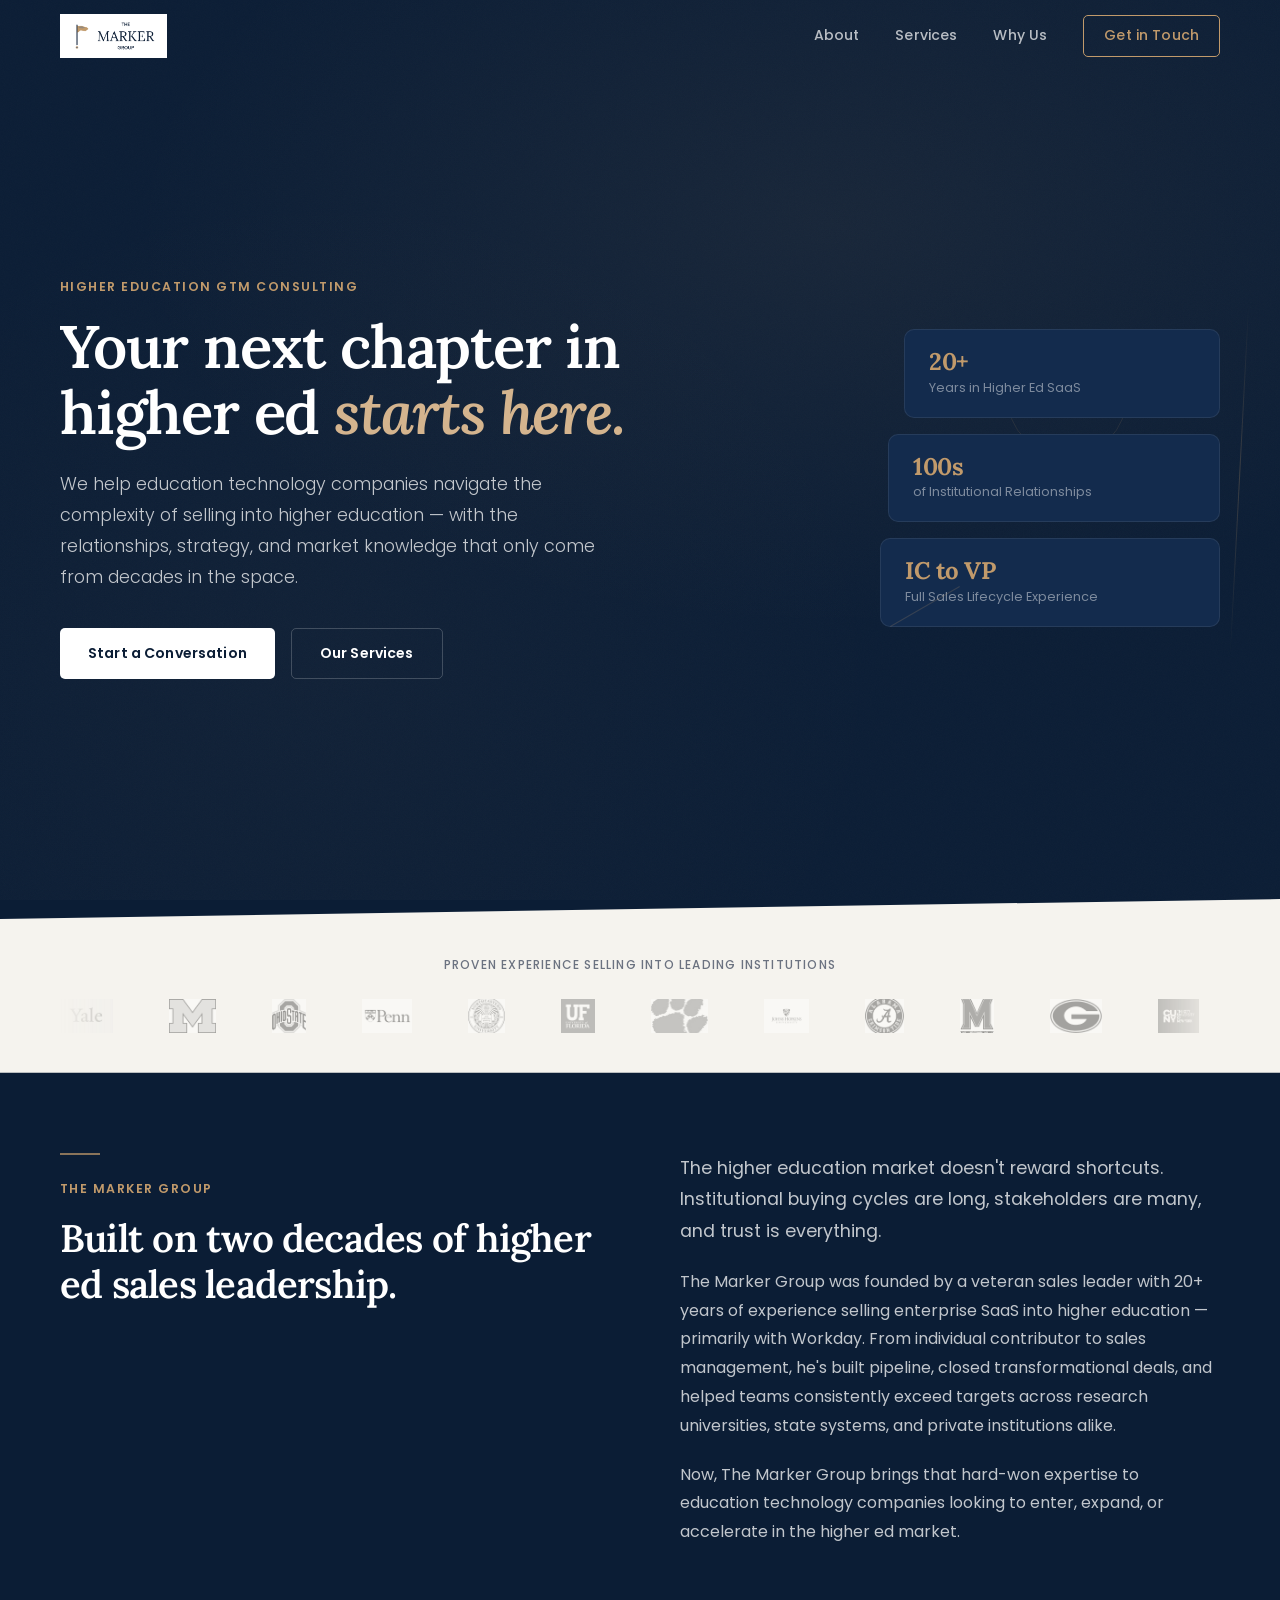
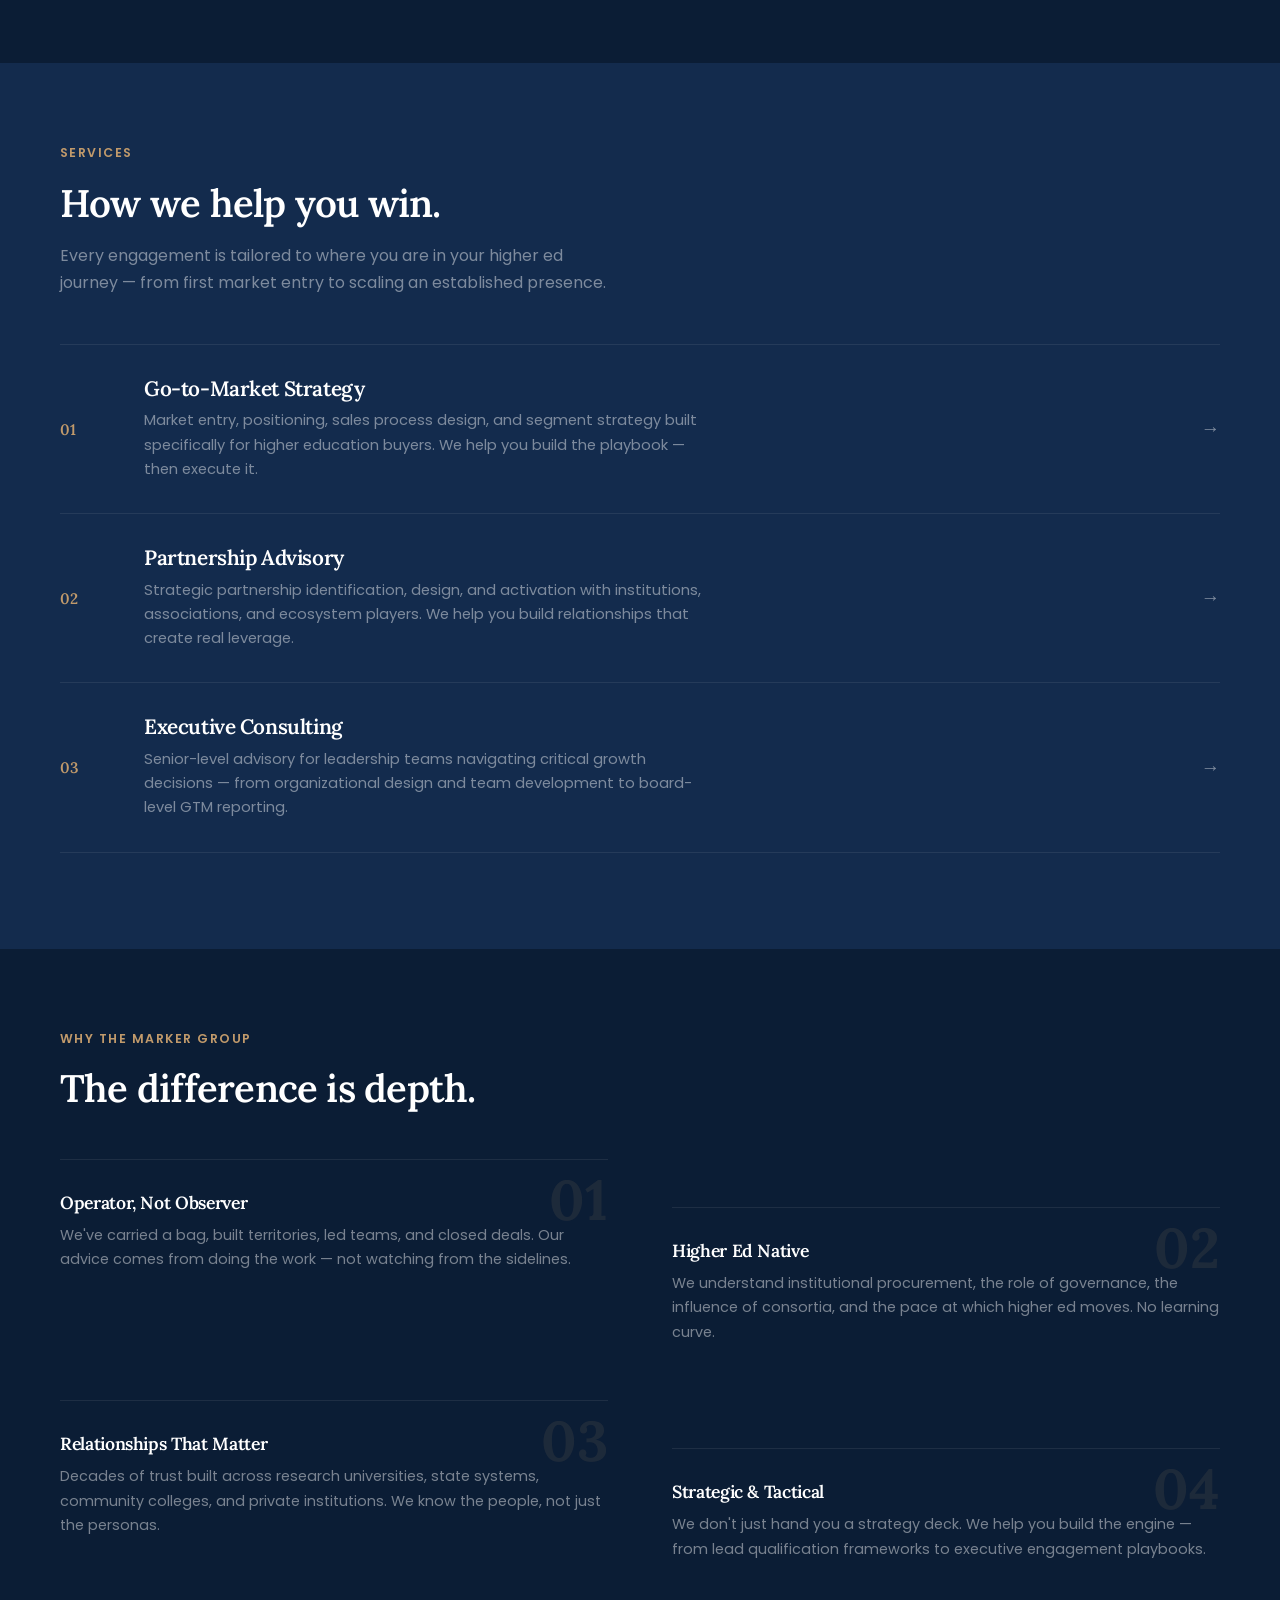
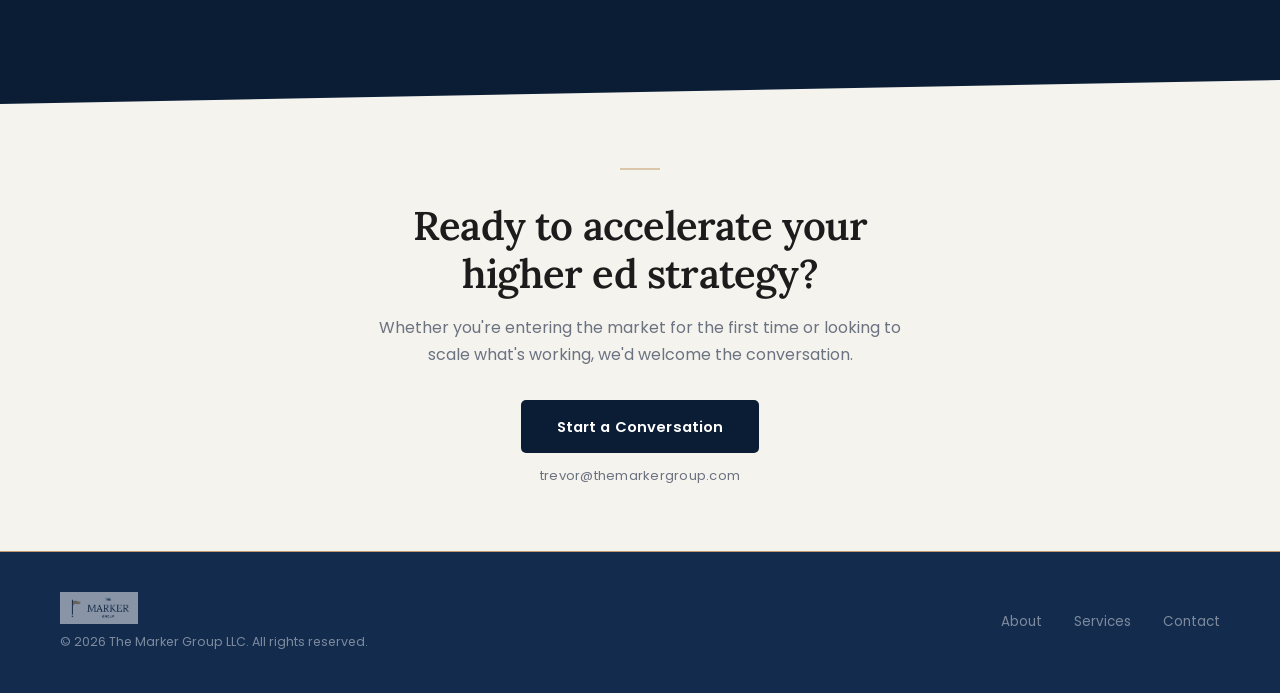
==== index.html @ 60a21c08 "Install Vercel Speed Insights package # Vercel Speed Insights Installation Report  ## Summary Succes" ====
<!DOCTYPE html>
<html lang="en">
<head>
    <meta charset="UTF-8">
    <meta name="viewport" content="width=device-width, initial-scale=1.0">
    <title>The Marker Group — Higher Education GTM Consulting</title>
    <meta name="description" content="The Marker Group helps education technology companies build and execute go-to-market strategies that win in higher education.">
    <link rel="preconnect" href="https://fonts.googleapis.com">
    <link rel="preconnect" href="https://fonts.gstatic.com" crossorigin>
    <link href="https://fonts.googleapis.com/css2?family=Lora:ital,wght@0,400;0,500;0,600;0,700;1,400;1,500&family=Poppins:wght@300;400;500;600;700&display=swap" rel="stylesheet">
    <link rel="icon" type="image/png" href="images/favicon.png">
    <meta property="og:title" content="The Marker Group — Higher Education GTM Consulting">
    <meta property="og:description" content="We help education technology companies build and execute go-to-market strategies that win in higher education.">
    <meta property="og:type" content="website">
    <meta property="og:image" content="images/og-image.png">
    <link rel="stylesheet" href="style.css">
    <script defer src="https://cdn.vercel-insights.com/v1/script.js"></script>
    <!-- Vercel Speed Insights -->
    <script>
        window.si = window.si || function () { (window.siq = window.siq || []).push(arguments); };
    </script>
    <script defer src="/_vercel/speed-insights/script.js"></script>
</head>
<body>

    <!-- Header -->
    <header class="site-header" id="site-header">
        <div class="header-inner">
            <a href="/" class="logo">
                <img src="images/marker-group-logo-light.png" alt="The Marker Group" class="logo-img">
            </a>
            <nav class="nav-desktop">
                <a href="#story">About</a>
                <a href="#services">Services</a>
                <a href="#why">Why Us</a>
                <a href="#contact" class="nav-cta">Get in Touch</a>
            </nav>
            <button class="nav-toggle" aria-label="Toggle navigation" aria-expanded="false">
                <span></span>
                <span></span>
                <span></span>
            </button>
        </div>
        <nav class="nav-mobile">
            <a href="#story">About</a>
            <a href="#services">Services</a>
            <a href="#why">Why Us</a>
            <a href="#contact" class="nav-cta">Get in Touch</a>
        </nav>
    </header>

    <main>

        <!-- Hero -->
        <section class="hero" id="hero">
            <div class="hero-bg"></div>
            <div class="container">
                <div class="hero-layout">
                    <div class="hero-content">
                        <p class="label">Higher Education GTM Consulting</p>
                        <h1>Your next chapter in higher ed <em>starts here.</em></h1>
                        <p class="hero-subtitle">We help education technology companies navigate the complexity of selling into higher education — with the relationships, strategy, and market knowledge that only come from decades in the space.</p>
                        <div class="hero-actions">
                            <a href="#contact" class="btn btn-primary">Start a Conversation</a>
                            <a href="#services" class="btn btn-ghost">Our Services</a>
                        </div>
                    </div>
                    <div class="hero-aside">
                        <div class="hero-accent-line"></div>
                        <div class="hero-stat-card" data-reveal="hero">
                            <span class="stat-number">20+</span>
                            <span class="stat-label">Years in Higher Ed SaaS</span>
                        </div>
                        <div class="hero-stat-card" data-reveal="hero">
                            <span class="stat-number">100s</span>
                            <span class="stat-label">of Institutional Relationships</span>
                        </div>
                        <div class="hero-stat-card" data-reveal="hero">
                            <span class="stat-number">IC to VP</span>
                            <span class="stat-label">Full Sales Lifecycle Experience</span>
                        </div>
                    </div>
                </div>
            </div>
        </section>

        <!-- Trust Bar -->
        <section class="trust-bar">
            <div class="container">
                <p class="trust-label">Proven experience selling into leading institutions</p>
                <div class="trust-logos">
                    <div class="trust-track">
                        <img src="images/logos/yale.png" alt="Yale University">
                        <img src="images/logos/michigan.png" alt="University of Michigan">
                        <img src="images/logos/ohiostate.png" alt="Ohio State University">
                        <img src="images/logos/penn.png" alt="University of Pennsylvania">
                        <img src="images/logos/northeastern.png" alt="Northeastern University">
                        <img src="images/logos/uf.png" alt="University of Florida">
                        <img src="images/logos/clemson.jpeg" alt="Clemson University">
                        <img src="images/logos/jh.png" alt="Johns Hopkins University">
                        <img src="images/logos/alabama.png" alt="University of Alabama">
                        <img src="images/logos/maryland.png" alt="University of Maryland">
                        <img src="images/logos/uga.png" alt="University of Georgia">
                        <img src="images/logos/cuny.png" alt="CUNY">
                        <img src="images/logos/arkansas.jpeg" alt="University of Arkansas">
                        <img src="images/logos/olemiss.jpeg" alt="Ole Miss">
                        <!-- Duplicate for seamless loop -->
                        <img src="images/logos/yale.png" alt="Yale University">
                        <img src="images/logos/michigan.png" alt="University of Michigan">
                        <img src="images/logos/ohiostate.png" alt="Ohio State University">
                        <img src="images/logos/penn.png" alt="University of Pennsylvania">
                        <img src="images/logos/northeastern.png" alt="Northeastern University">
                        <img src="images/logos/uf.png" alt="University of Florida">
                        <img src="images/logos/clemson.jpeg" alt="Clemson University">
                        <img src="images/logos/jh.png" alt="Johns Hopkins University">
                        <img src="images/logos/alabama.png" alt="University of Alabama">
                        <img src="images/logos/maryland.png" alt="University of Maryland">
                    </div>
                </div>
            </div>
        </section>

        <!-- Story -->
        <section class="story-section" id="story">
            <div class="container">
                <div class="story-layout">
                    <div class="story-left" data-reveal>
                        <div class="copper-rule"></div>
                        <p class="label">The Marker Group</p>
                        <h2>Built on two decades of higher ed sales leadership.</h2>
                    </div>
                    <div class="story-right" data-reveal>
                        <p class="story-lead">The higher education market doesn't reward shortcuts. Institutional buying cycles are long, stakeholders are many, and trust is everything.</p>
                        <p>The Marker Group was founded by a veteran sales leader with 20+ years of experience selling enterprise SaaS into higher education — primarily with Workday. From individual contributor to sales management, he's built pipeline, closed transformational deals, and helped teams consistently exceed targets across research universities, state systems, and private institutions alike.</p>
                        <p>Now, The Marker Group brings that hard-won expertise to education technology companies looking to enter, expand, or accelerate in the higher ed market.</p>
                    </div>
                </div>
            </div>
        </section>

        <!-- Services -->
        <section class="services-section" id="services">
            <div class="container">
                <div class="services-header" data-reveal>
                    <p class="label">Services</p>
                    <h2>How we help you win.</h2>
                    <p class="services-intro">Every engagement is tailored to where you are in your higher ed journey — from first market entry to scaling an established presence.</p>
                </div>

                <div class="services-list">
                    <div class="service-item" data-reveal>
                        <div class="service-number">01</div>
                        <div class="service-body">
                            <h3>Go-to-Market Strategy</h3>
                            <p>Market entry, positioning, sales process design, and segment strategy built specifically for higher education buyers. We help you build the playbook — then execute it.</p>
                        </div>
                        <span class="service-arrow">&rarr;</span>
                    </div>

                    <div class="service-item" data-reveal>
                        <div class="service-number">02</div>
                        <div class="service-body">
                            <h3>Partnership Advisory</h3>
                            <p>Strategic partnership identification, design, and activation with institutions, associations, and ecosystem players. We help you build relationships that create real leverage.</p>
                        </div>
                        <span class="service-arrow">&rarr;</span>
                    </div>

                    <div class="service-item" data-reveal>
                        <div class="service-number">03</div>
                        <div class="service-body">
                            <h3>Executive Consulting</h3>
                            <p>Senior-level advisory for leadership teams navigating critical growth decisions — from organizational design and team development to board-level GTM reporting.</p>
                        </div>
                        <span class="service-arrow">&rarr;</span>
                    </div>
                </div>
            </div>
        </section>

        <!-- Why -->
        <section class="why-section" id="why">
            <div class="container">
                <div class="why-header" data-reveal>
                    <p class="label">Why The Marker Group</p>
                    <h2>The difference is depth.</h2>
                </div>
                <div class="why-grid">
                    <div class="why-item why-item--lead" data-reveal>
                        <span class="why-number">01</span>
                        <h3>Operator, Not Observer</h3>
                        <p>We've carried a bag, built territories, led teams, and closed deals. Our advice comes from doing the work — not watching from the sidelines.</p>
                    </div>
                    <div class="why-item" data-reveal>
                        <span class="why-number">02</span>
                        <h3>Higher Ed Native</h3>
                        <p>We understand institutional procurement, the role of governance, the influence of consortia, and the pace at which higher ed moves. No learning curve.</p>
                    </div>
                    <div class="why-item" data-reveal>
                        <span class="why-number">03</span>
                        <h3>Relationships That Matter</h3>
                        <p>Decades of trust built across research universities, state systems, community colleges, and private institutions. We know the people, not just the personas.</p>
                    </div>
                    <div class="why-item" data-reveal>
                        <span class="why-number">04</span>
                        <h3>Strategic & Tactical</h3>
                        <p>We don't just hand you a strategy deck. We help you build the engine — from lead qualification frameworks to executive engagement playbooks.</p>
                    </div>
                </div>
            </div>
        </section>

        <!-- CTA -->
        <section class="cta-section" id="contact">
            <div class="container">
                <div class="cta-content" data-reveal>
                    <h2>Ready to accelerate your higher ed strategy?</h2>
                    <p>Whether you're entering the market for the first time or looking to scale what's working, we'd welcome the conversation.</p>
                    <a href="mailto:trevor@themarkergroup.com" class="btn btn-dark">Start a Conversation</a>
                    <span class="cta-email">trevor@themarkergroup.com</span>
                </div>
            </div>
        </section>

    </main>

    <!-- Footer -->
    <footer class="site-footer">
        <div class="container">
            <div class="footer-inner">
                <div class="footer-brand">
                    <img src="images/marker-group-logo-light.png" alt="The Marker Group" class="footer-logo">
                    <p>&copy; 2026 The Marker Group LLC. All rights reserved.</p>
                </div>
                <div class="footer-links">
                    <a href="#story">About</a>
                    <a href="#services">Services</a>
                    <a href="#contact">Contact</a>
                </div>
            </div>
        </div>
    </footer>

    <script src="main.js" defer></script>
</body>
</html>
---- style.css ----
/* ============================================
   THE MARKER GROUP — Dark-First Redesign
   ============================================ */

/* --- Reset & Base --- */
*, *::before, *::after {
    box-sizing: border-box;
    margin: 0;
    padding: 0;
}

:root {
    --navy: #0B1D35;
    --navy-mid: #132B4D;
    --navy-light: #1A3A5C;
    --white: #FFFFFF;
    --off-white: #F5F3EE;
    --warm-gray: #F2F0EB;
    --copper: #C19A6B;
    --copper-light: #D4B48E;
    --copper-dark: #A67C52;
    --text-dark: #1C1C1C;
    --text-body: #3D3D3D;
    --text-muted: #6B7280;
    --text-on-dark: rgba(255, 255, 255, 0.75);
    --text-on-dark-muted: rgba(255, 255, 255, 0.45);
    --border-light: rgba(0, 0, 0, 0.08);
    --border-dark: rgba(255, 255, 255, 0.08);
    --max-width: 1160px;
    --header-height: 72px;
}

html {
    scroll-behavior: smooth;
    -webkit-font-smoothing: antialiased;
    -moz-osx-font-smoothing: grayscale;
}

body {
    font-family: 'Poppins', -apple-system, BlinkMacSystemFont, sans-serif;
    font-size: 1rem;
    line-height: 1.65;
    color: var(--text-on-dark);
    background: var(--navy);
}

h1, h2, h3, h4, h5, h6 {
    font-family: 'Lora', Georgia, serif;
    color: var(--white);
    line-height: 1.2;
    font-weight: 600;
    letter-spacing: -0.02em;
}

img {
    max-width: 100%;
    display: block;
}

a {
    color: inherit;
    text-decoration: none;
}

ul { list-style: none; }

/* --- Layout --- */
.container {
    width: min(100% - 3rem, var(--max-width));
    margin: 0 auto;
}


/* ============================================
   HEADER
   ============================================ */
.site-header {
    position: fixed;
    top: 0;
    left: 0;
    right: 0;
    z-index: 1000;
    transition: background 0.4s ease, box-shadow 0.4s ease, backdrop-filter 0.4s ease;
}

.site-header.is-scrolled {
    background: rgba(19, 43, 77, 0.92);
    backdrop-filter: blur(16px);
    -webkit-backdrop-filter: blur(16px);
    box-shadow: 0 1px 0 var(--border-dark);
}

.header-inner {
    display: flex;
    align-items: center;
    justify-content: space-between;
    padding: 0 clamp(1.5rem, 4vw, 3rem);
    height: var(--header-height);
    max-width: calc(var(--max-width) + 6rem);
    margin: 0 auto;
}

.logo-img {
    height: 44px;
    width: auto;
    transition: opacity 0.2s ease;
}

@media (max-width: 900px) {
    .logo-img {
        height: 36px;
    }
}

.logo:hover .logo-img { opacity: 0.8; }

/* Nav */
.nav-desktop {
    display: flex;
    align-items: center;
    gap: 2.25rem;
}

.nav-desktop a {
    font-size: 0.88rem;
    font-weight: 500;
    color: rgba(255, 255, 255, 0.7);
    letter-spacing: 0.01em;
    transition: color 0.25s ease;
}

.nav-desktop a:not(.nav-cta):hover {
    color: var(--white);
}

.nav-cta {
    color: var(--copper) !important;
    border: 1px solid var(--copper);
    padding: 0.5rem 1.25rem;
    border-radius: 5px;
    font-weight: 600;
    font-size: 0.84rem;
    letter-spacing: 0.02em;
    transition: background 0.25s ease, color 0.25s ease, transform 0.25s ease;
}

.nav-cta:hover {
    background: var(--copper);
    color: var(--white) !important;
    transform: translateY(-1px);
}

/* Mobile nav toggle */
.nav-toggle {
    display: none;
    flex-direction: column;
    justify-content: center;
    gap: 5px;
    background: none;
    border: none;
    cursor: pointer;
    padding: 8px;
    z-index: 10;
}

.nav-toggle span {
    display: block;
    width: 22px;
    height: 2px;
    background: var(--white);
    transition: transform 0.3s ease, opacity 0.3s ease;
    border-radius: 2px;
}

.nav-toggle[aria-expanded="true"] span:nth-child(1) {
    transform: translateY(7px) rotate(45deg);
}
.nav-toggle[aria-expanded="true"] span:nth-child(2) {
    opacity: 0;
}
.nav-toggle[aria-expanded="true"] span:nth-child(3) {
    transform: translateY(-7px) rotate(-45deg);
}

.nav-mobile {
    display: none;
    flex-direction: column;
    padding: 0 1.5rem 1.5rem;
    background: var(--navy-mid);
    border-top: 1px solid var(--border-dark);
}

.nav-mobile a {
    padding: 0.85rem 0;
    font-size: 1rem;
    font-weight: 500;
    color: rgba(255, 255, 255, 0.8);
    border-bottom: 1px solid var(--border-dark);
}

.nav-mobile a:last-child {
    border-bottom: none;
    margin-top: 0.5rem;
}

.nav-mobile .nav-cta {
    text-align: center;
    display: block;
}

.nav-mobile.is-open {
    display: flex;
}


/* ============================================
   LABELS (reusable)
   ============================================ */
.label {
    font-size: 0.78rem;
    font-weight: 600;
    letter-spacing: 0.12em;
    text-transform: uppercase;
    color: var(--copper);
    margin-bottom: 1rem;
}


/* ============================================
   HERO
   ============================================ */
.hero {
    position: relative;
    min-height: 100vh;
    display: flex;
    align-items: center;
    padding: calc(var(--header-height) + 4rem) 0 5rem;
    background: var(--navy);
    overflow: hidden;
}

.hero-bg {
    position: absolute;
    inset: 0;
    background:
        radial-gradient(ellipse 55% 45% at 65% 25%, rgba(193, 154, 107, 0.07), transparent),
        radial-gradient(ellipse 45% 55% at 25% 75%, rgba(193, 154, 107, 0.03), transparent);
    pointer-events: none;
}

/* Subtle noise */
.hero::after {
    content: '';
    position: absolute;
    inset: 0;
    opacity: 0.025;
    background-image: url("data:image/svg+xml,%3Csvg viewBox='0 0 256 256' xmlns='http://www.w3.org/2000/svg'%3E%3Cfilter id='n'%3E%3CfeTurbulence type='fractalNoise' baseFrequency='0.9' numOctaves='4' stitchTiles='stitch'/%3E%3C/filter%3E%3Crect width='100%25' height='100%25' filter='url(%23n)'/%3E%3C/svg%3E");
    background-size: 200px 200px;
    pointer-events: none;
}

/* Decorative geometric elements */
.hero-layout::before {
    content: '';
    position: absolute;
    top: 15%;
    right: 8%;
    width: 120px;
    height: 120px;
    border: 1px solid rgba(193, 154, 107, 0.12);
    border-radius: 50%;
    pointer-events: none;
}

.hero-layout::after {
    content: '';
    position: absolute;
    bottom: 18%;
    right: 22%;
    width: 80px;
    height: 1px;
    background: var(--copper);
    opacity: 0.2;
    transform: rotate(-30deg);
    pointer-events: none;
}

.hero .container {
    position: relative;
    z-index: 2;
}

.hero-layout {
    display: grid;
    grid-template-columns: 1fr 340px;
    gap: 4rem;
    align-items: center;
}

.hero-content {
    max-width: 640px;
}

.hero h1 {
    font-size: clamp(2.5rem, 5vw, 3.75rem);
    line-height: 1.1;
    color: var(--white);
    font-weight: 600;
    margin-bottom: 1.5rem;
}

.hero h1 em {
    font-style: italic;
    color: var(--copper-light);
}

.hero-subtitle {
    font-size: clamp(1rem, 1.4vw, 1.1rem);
    color: var(--text-on-dark);
    line-height: 1.75;
    font-weight: 300;
    margin-bottom: 2.25rem;
    max-width: 540px;
}

.hero-actions {
    display: flex;
    gap: 1rem;
    flex-wrap: wrap;
}

/* Hero aside — staggered stat cards */
.hero-aside {
    position: relative;
    display: flex;
    flex-direction: column;
    gap: 1rem;
}

.hero-accent-line {
    position: absolute;
    top: -30px;
    right: -20px;
    width: 1px;
    height: calc(100% + 60px);
    background: linear-gradient(to bottom, transparent, var(--copper), transparent);
    opacity: 0.25;
    transform: rotate(3deg);
    pointer-events: none;
}

.hero-stat-card {
    background: var(--navy-mid);
    border: 1px solid var(--border-dark);
    border-radius: 10px;
    padding: 1.25rem 1.5rem;
    opacity: 0;
    transform: translateY(20px);
    transition: opacity 0.6s ease, transform 0.6s ease, border-color 0.3s ease;
}

.hero-stat-card:nth-child(2) { margin-left: 1.5rem; }
.hero-stat-card:nth-child(3) { margin-left: 0.5rem; }

.hero-stat-card.is-visible {
    opacity: 1;
    transform: translateY(0);
}

.hero-stat-card:hover {
    border-color: rgba(193, 154, 107, 0.3);
}

.stat-number {
    display: block;
    font-family: 'Lora', serif;
    font-size: 1.5rem;
    font-weight: 700;
    color: var(--copper);
    letter-spacing: -0.02em;
    line-height: 1;
    margin-bottom: 0.3rem;
}

.stat-label {
    display: block;
    font-size: 0.8rem;
    color: var(--text-on-dark-muted);
    font-weight: 400;
    line-height: 1.4;
}


/* ============================================
   BUTTONS
   ============================================ */
.btn {
    display: inline-flex;
    align-items: center;
    justify-content: center;
    padding: 0.8rem 1.75rem;
    border-radius: 5px;
    font-family: 'Poppins', sans-serif;
    font-weight: 600;
    font-size: 0.88rem;
    letter-spacing: 0.01em;
    transition: all 0.25s ease;
    border: none;
    cursor: pointer;
}

.btn-primary {
    background: var(--white);
    color: var(--navy);
}

.btn-primary:hover {
    background: var(--off-white);
    transform: translateY(-1px);
    box-shadow: 0 6px 24px rgba(0, 0, 0, 0.2);
}

.btn-ghost {
    background: transparent;
    color: var(--white);
    border: 1px solid rgba(255, 255, 255, 0.2);
}

.btn-ghost:hover {
    border-color: rgba(255, 255, 255, 0.45);
    background: rgba(255, 255, 255, 0.04);
}

.btn-dark {
    background: var(--navy);
    color: var(--white);
    padding: 0.9rem 2.25rem;
    font-size: 0.92rem;
}

.btn-dark:hover {
    background: var(--navy-mid);
    transform: translateY(-1px);
    box-shadow: 0 6px 24px rgba(0, 0, 0, 0.15);
}


/* ============================================
   TRUST BAR
   ============================================ */
.trust-bar {
    position: relative;
    padding: 3rem 0 2.5rem;
    background: var(--off-white);
    overflow: hidden;
    clip-path: polygon(0 20px, 100% 0, 100% 100%, 0 100%);
    margin-top: -1px;
}

.trust-label {
    text-align: center;
    font-size: 0.75rem;
    font-weight: 500;
    letter-spacing: 0.1em;
    text-transform: uppercase;
    color: var(--text-muted);
    margin-bottom: 1.5rem;
    padding-top: 0.5rem;
}

.trust-logos {
    overflow: hidden;
    mask-image: linear-gradient(to right, transparent 0%, black 8%, black 92%, transparent 100%);
    -webkit-mask-image: linear-gradient(to right, transparent 0%, black 8%, black 92%, transparent 100%);
}

.trust-track {
    display: flex;
    align-items: center;
    gap: 3.5rem;
    animation: scroll-logos 40s linear infinite;
    width: max-content;
}

.trust-track img {
    height: 34px;
    width: auto;
    opacity: 0.4;
    filter: grayscale(100%);
    transition: opacity 0.3s ease, filter 0.3s ease;
    flex-shrink: 0;
}

.trust-track img:hover {
    opacity: 0.75;
    filter: grayscale(0%);
}

@keyframes scroll-logos {
    0% { transform: translateX(0); }
    100% { transform: translateX(-50%); }
}


/* ============================================
   COPPER RULE (motif)
   ============================================ */
.copper-rule {
    width: 40px;
    height: 2px;
    background: var(--copper);
    margin-bottom: 1.5rem;
    opacity: 0.7;
}


/* ============================================
   STORY SECTION
   ============================================ */
.story-section {
    padding: 5rem 0 6rem;
    background: var(--navy);
}

.story-layout {
    display: grid;
    grid-template-columns: 1fr 1fr;
    gap: 5rem;
    align-items: start;
}

.story-left {
    position: sticky;
    top: calc(var(--header-height) + 2rem);
}

.story-left h2 {
    font-size: clamp(1.75rem, 3vw, 2.5rem);
    line-height: 1.2;
}

.story-right[data-reveal] {
    transition-delay: 0.15s;
}

.story-lead {
    font-size: 1.1rem;
    font-weight: 400;
    color: rgba(255, 255, 255, 0.85);
    line-height: 1.75;
    margin-bottom: 1.25rem;
}

.story-right p {
    margin-bottom: 1.25rem;
    color: var(--text-on-dark);
    line-height: 1.8;
}


/* ============================================
   SERVICES SECTION
   ============================================ */
.services-section {
    padding: 5rem 0 6rem;
    background: var(--navy-mid);
}

.services-header {
    max-width: 560px;
    margin-bottom: 3rem;
}

.services-header h2 {
    font-size: clamp(1.75rem, 3vw, 2.5rem);
    margin-bottom: 1rem;
}

.services-intro {
    color: var(--text-on-dark-muted);
    font-size: 1rem;
    line-height: 1.7;
}

.services-list {
    display: flex;
    flex-direction: column;
}

.service-item {
    display: grid;
    grid-template-columns: 56px 1fr 36px;
    gap: 1.75rem;
    align-items: center;
    padding: 2rem 0;
    border-top: 1px solid var(--border-dark);
}

.service-item[data-reveal] {
    transition: opacity 0.6s ease, transform 0.6s ease, padding-left 0.3s ease, border-left 0.3s ease;
}

.service-item:nth-child(2)[data-reveal] { transition-delay: 0.08s; }
.service-item:nth-child(3)[data-reveal] { transition-delay: 0.16s; }

.service-item:last-child {
    border-bottom: 1px solid var(--border-dark);
}

.service-item:hover {
    padding-left: 1rem;
    border-left: 3px solid var(--copper);
}

.service-number {
    font-family: 'Lora', serif;
    font-size: 0.95rem;
    font-weight: 600;
    color: var(--copper);
}

.service-body h3 {
    font-size: 1.3rem;
    margin-bottom: 0.4rem;
    color: var(--white);
    transition: color 0.25s ease;
}

.service-item:hover .service-body h3 {
    color: var(--copper-light);
}

.service-body p {
    color: var(--text-on-dark-muted);
    font-size: 0.92rem;
    line-height: 1.65;
    max-width: 560px;
}

.service-arrow {
    font-size: 1.2rem;
    color: var(--text-on-dark-muted);
    transition: transform 0.25s ease, color 0.25s ease;
    justify-self: end;
}

.service-item:hover .service-arrow {
    transform: translateX(4px);
    color: var(--copper);
}


/* ============================================
   WHY SECTION
   ============================================ */
.why-section {
    padding: 5rem 0 6rem;
    background: var(--navy);
}

.why-header {
    margin-bottom: 3rem;
}

.why-header h2 {
    font-size: clamp(1.75rem, 3vw, 2.5rem);
}

.why-grid {
    display: grid;
    grid-template-columns: 1fr 1fr;
    gap: 2rem 4rem;
}

/* Stagger right column down */
.why-grid > :nth-child(2),
.why-grid > :nth-child(4) {
    margin-top: 3rem;
}

.why-item {
    position: relative;
    padding: 2rem 0 1.5rem;
    border-top: 1px solid var(--border-dark);
}

.why-item:nth-child(2)[data-reveal] { transition-delay: 0.08s; }
.why-item:nth-child(3)[data-reveal] { transition-delay: 0.16s; }
.why-item:nth-child(4)[data-reveal] { transition-delay: 0.24s; }

.why-number {
    position: absolute;
    top: 0.75rem;
    right: 0;
    font-family: 'Lora', serif;
    font-size: 3.5rem;
    font-weight: 700;
    color: var(--copper);
    opacity: 0.1;
    line-height: 1;
    pointer-events: none;
}

.why-item--lead h3 {
    font-size: 1.25rem;
}

.why-item h3 {
    font-size: 1.1rem;
    color: var(--white);
    margin-bottom: 0.6rem;
    font-weight: 600;
}

.why-item p {
    color: var(--text-on-dark-muted);
    font-size: 0.9rem;
    line-height: 1.7;
}


/* ============================================
   CTA SECTION
   ============================================ */
.cta-section {
    position: relative;
    padding: 5rem 0 4rem;
    background: var(--off-white);
    text-align: center;
    clip-path: polygon(0 24px, 100% 0, 100% 100%, 0 100%);
    margin-top: -1px;
}

.cta-content {
    max-width: 560px;
    margin: 0 auto;
    padding-top: 0.5rem;
}

.cta-content::before {
    content: '';
    display: block;
    width: 40px;
    height: 2px;
    background: var(--copper);
    opacity: 0.5;
    margin: 0 auto 2rem;
}

.cta-content h2 {
    font-size: clamp(1.75rem, 3.5vw, 2.5rem);
    color: var(--text-dark);
    margin-bottom: 1rem;
}

.cta-content p {
    color: var(--text-muted);
    font-size: 1rem;
    line-height: 1.7;
    margin-bottom: 2rem;
}

.cta-email {
    display: block;
    margin-top: 0.75rem;
    font-size: 0.82rem;
    color: var(--text-muted);
    letter-spacing: 0.02em;
}


/* ============================================
   FOOTER
   ============================================ */
.site-footer {
    padding: 2.5rem 0;
    background: var(--navy-mid);
    border-top: 1px solid var(--copper);
}

.footer-inner {
    display: flex;
    justify-content: space-between;
    align-items: center;
}

.footer-logo {
    height: 32px;
    width: auto;
    margin-bottom: 0.5rem;
    opacity: 0.5;
}

.footer-brand p {
    font-size: 0.78rem;
    color: var(--text-on-dark-muted);
}

.footer-links {
    display: flex;
    gap: 2rem;
}

.footer-links a {
    font-size: 0.84rem;
    color: var(--text-on-dark-muted);
    transition: color 0.25s ease;
}

.footer-links a:hover {
    color: var(--copper);
}


/* ============================================
   SCROLL REVEAL BASE
   ============================================ */
[data-reveal] {
    opacity: 0;
    transform: translateY(16px);
    transition: opacity 0.65s ease, transform 0.65s ease;
}

[data-reveal].is-visible {
    opacity: 1;
    transform: translateY(0);
}


/* ============================================
   RESPONSIVE
   ============================================ */
@media (max-width: 900px) {
    .nav-desktop { display: none; }
    .nav-toggle { display: flex; }

    .hero {
        padding: calc(var(--header-height) + 2.5rem) 0 3.5rem;
        min-height: auto;
    }

    .hero-layout::before,
    .hero-layout::after {
        display: none;
    }

    .hero-layout {
        grid-template-columns: 1fr;
        gap: 2.5rem;
    }

    .hero h1 {
        font-size: clamp(2rem, 7vw, 2.75rem);
    }

    .hero-aside {
        flex-direction: row;
        flex-wrap: wrap;
        gap: 0.75rem;
    }

    .hero-accent-line { display: none; }

    .hero-stat-card {
        flex: 1;
        min-width: 140px;
    }

    .hero-stat-card:nth-child(2),
    .hero-stat-card:nth-child(3) {
        margin-left: 0;
    }

    .story-layout {
        grid-template-columns: 1fr;
        gap: 2rem;
    }

    .story-left {
        position: static;
    }

    .service-item {
        grid-template-columns: 40px 1fr 28px;
        gap: 1rem;
        padding: 1.5rem 0;
    }

    .service-item:hover {
        padding-left: 0.5rem;
    }

    .why-grid {
        grid-template-columns: 1fr;
        gap: 0;
    }

    .why-grid > :nth-child(2),
    .why-grid > :nth-child(4) {
        margin-top: 0;
    }

    .why-section {
        padding-bottom: 4rem;
    }

    .story-section {
        padding: 4rem 0 4.5rem;
    }

    .services-section {
        padding: 4rem 0 4.5rem;
    }

    .trust-bar {
        clip-path: polygon(0 10px, 100% 0, 100% 100%, 0 100%);
    }

    .cta-section {
        clip-path: polygon(0 12px, 100% 0, 100% 100%, 0 100%);
        padding: 4rem 0 3rem;
    }

    .footer-inner {
        flex-direction: column;
        gap: 1.25rem;
        text-align: center;
    }

    .container {
        width: min(100% - 2rem, var(--max-width));
    }
}

@media (max-width: 480px) {
    .hero-aside {
        flex-direction: column;
    }

    .hero-stat-card {
        min-width: auto;
    }

    .hero-actions {
        flex-direction: column;
    }

    .hero-actions .btn {
        width: 100%;
        text-align: center;
    }

    .why-number {
        font-size: 2.5rem;
    }
}
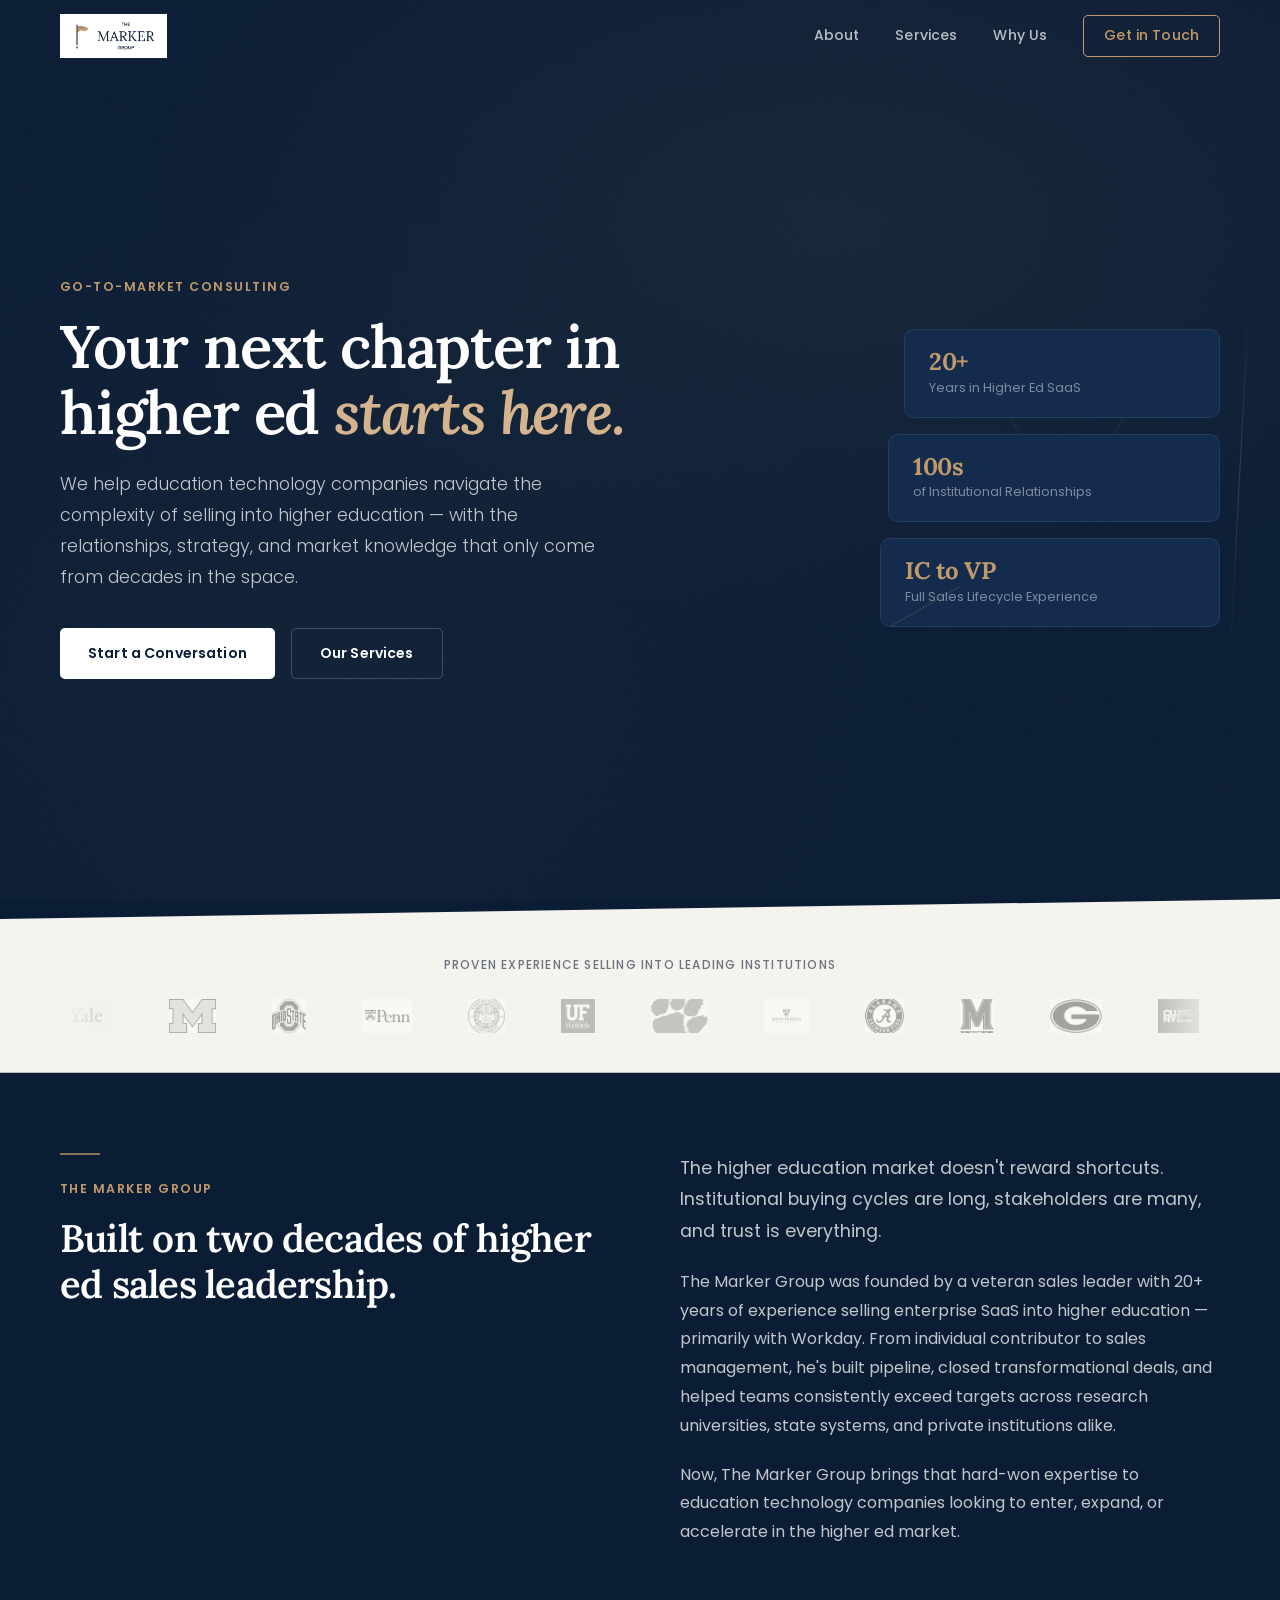
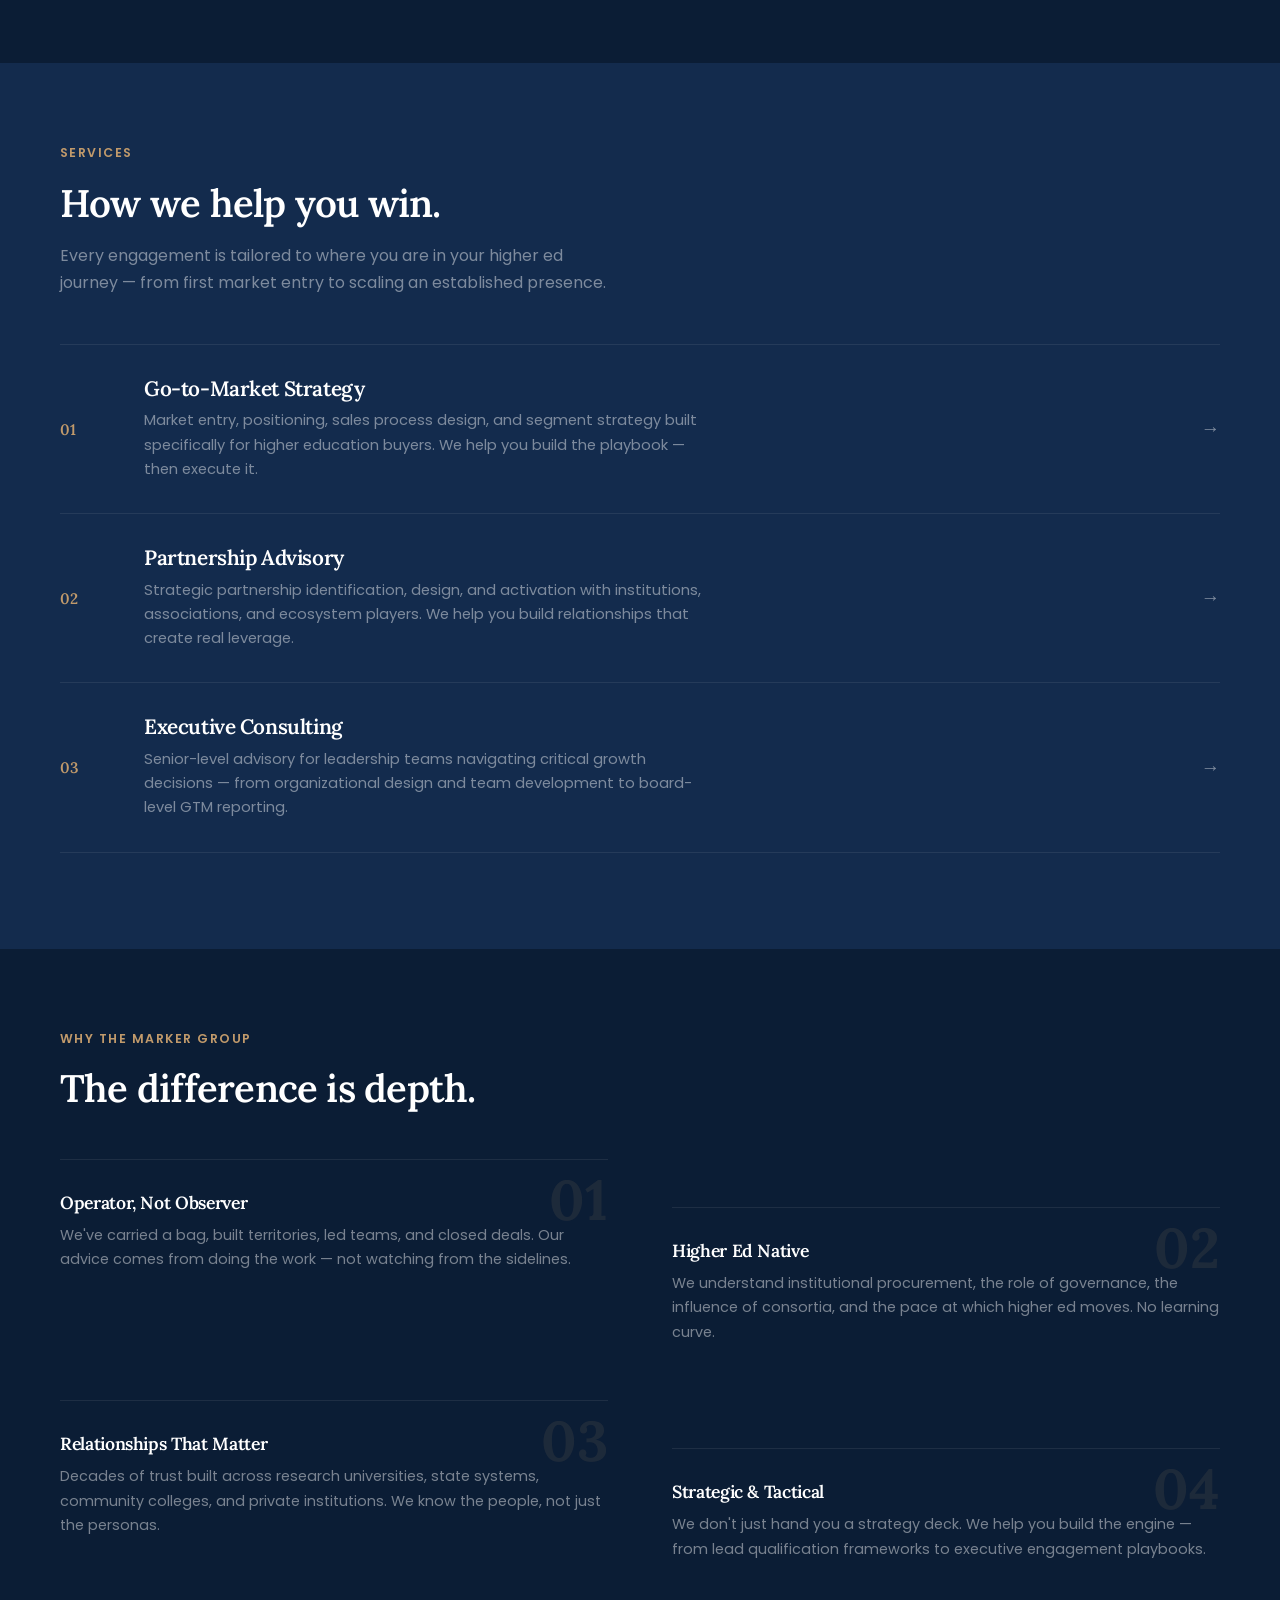
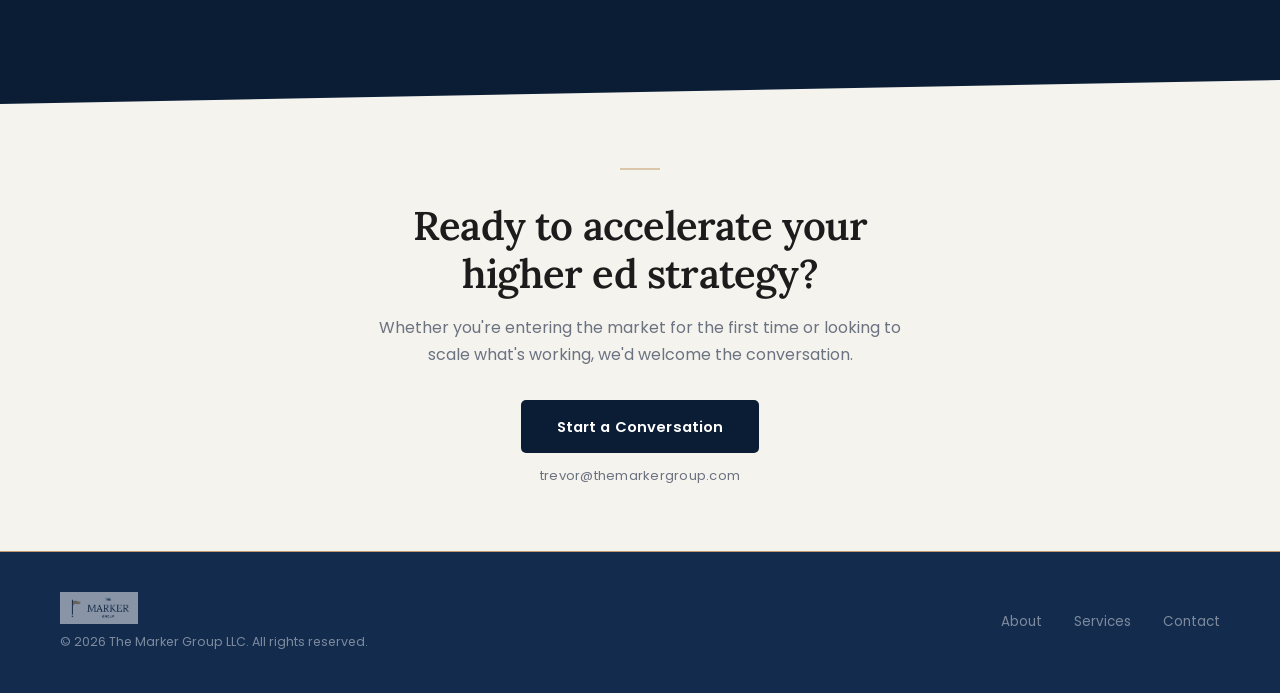
==== commit dd2f8552: "change hero label to Go-To-Market Consulting" ====
--- a/index.html
+++ b/index.html
@@ -14,7 +14,10 @@
     <meta property="og:type" content="website">
     <meta property="og:image" content="images/og-image.png">
     <link rel="stylesheet" href="style.css">
-    <script defer src="https://cdn.vercel-insights.com/v1/script.js"></script>
+    <script>
+        window.va = window.va || function () { (window.vaq = window.vaq || []).push(arguments); };
+    </script>
+    <script defer src="/_vercel/insights/script.js"></script>
     <!-- Vercel Speed Insights -->
     <script>
         window.si = window.si || function () { (window.siq = window.siq || []).push(arguments); };
@@ -57,7 +60,7 @@
             <div class="container">
                 <div class="hero-layout">
                     <div class="hero-content">
-                        <p class="label">Higher Education GTM Consulting</p>
+                        <p class="label">Go-To-Market Consulting</p>
                         <h1>Your next chapter in higher ed <em>starts here.</em></h1>
                         <p class="hero-subtitle">We help education technology companies navigate the complexity of selling into higher education — with the relationships, strategy, and market knowledge that only come from decades in the space.</p>
                         <div class="hero-actions">
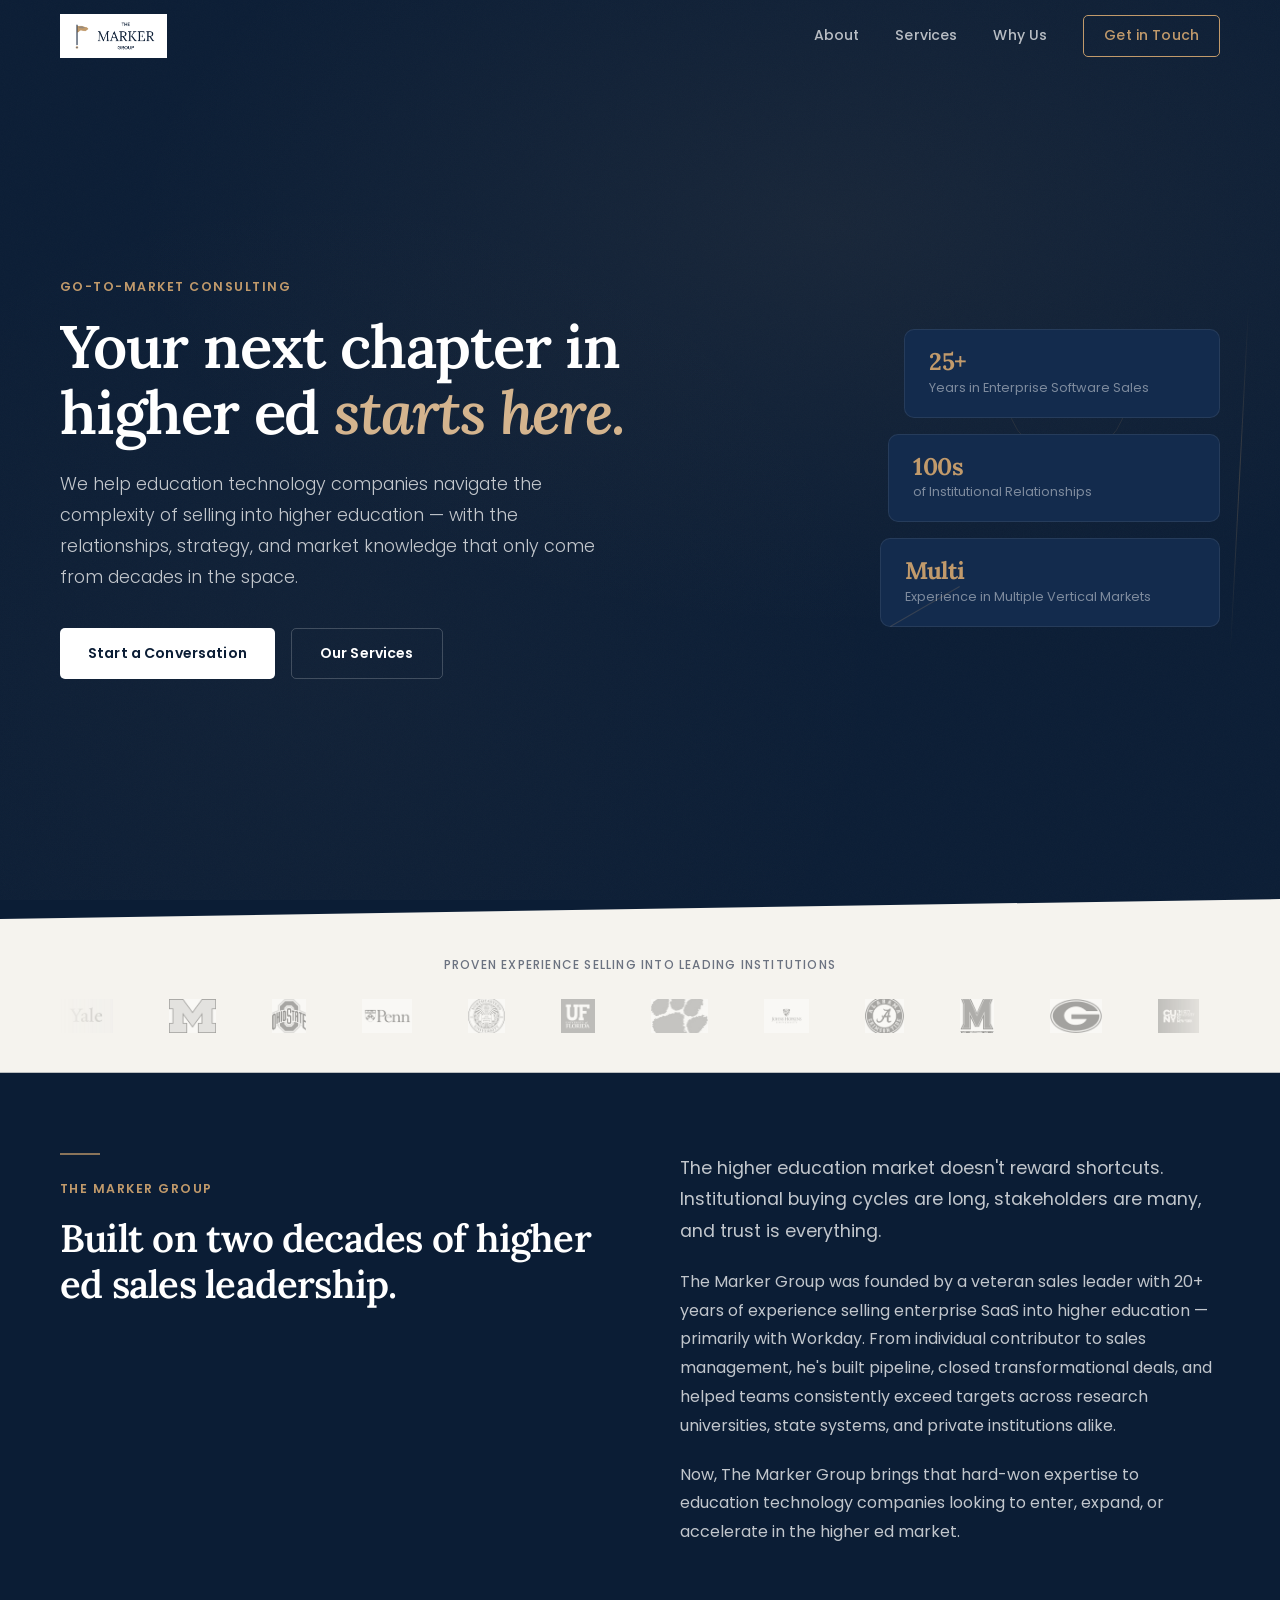
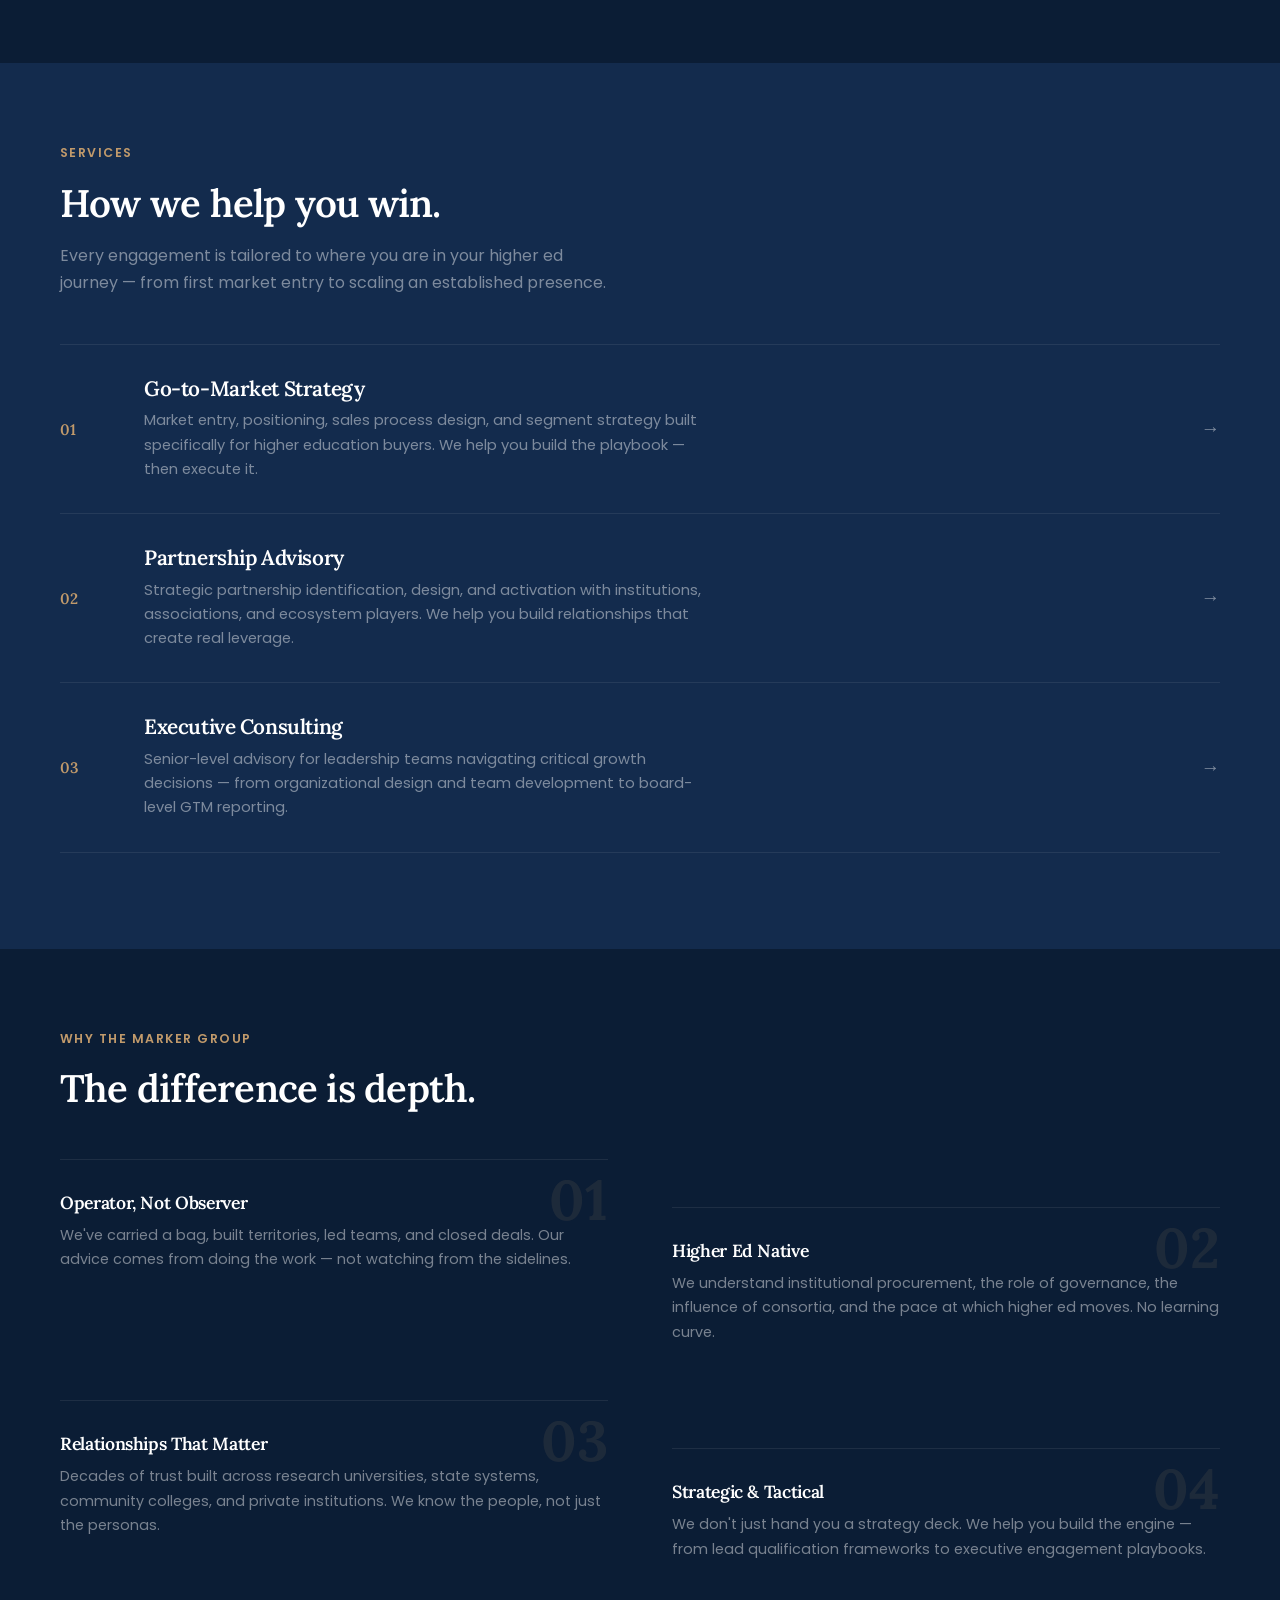
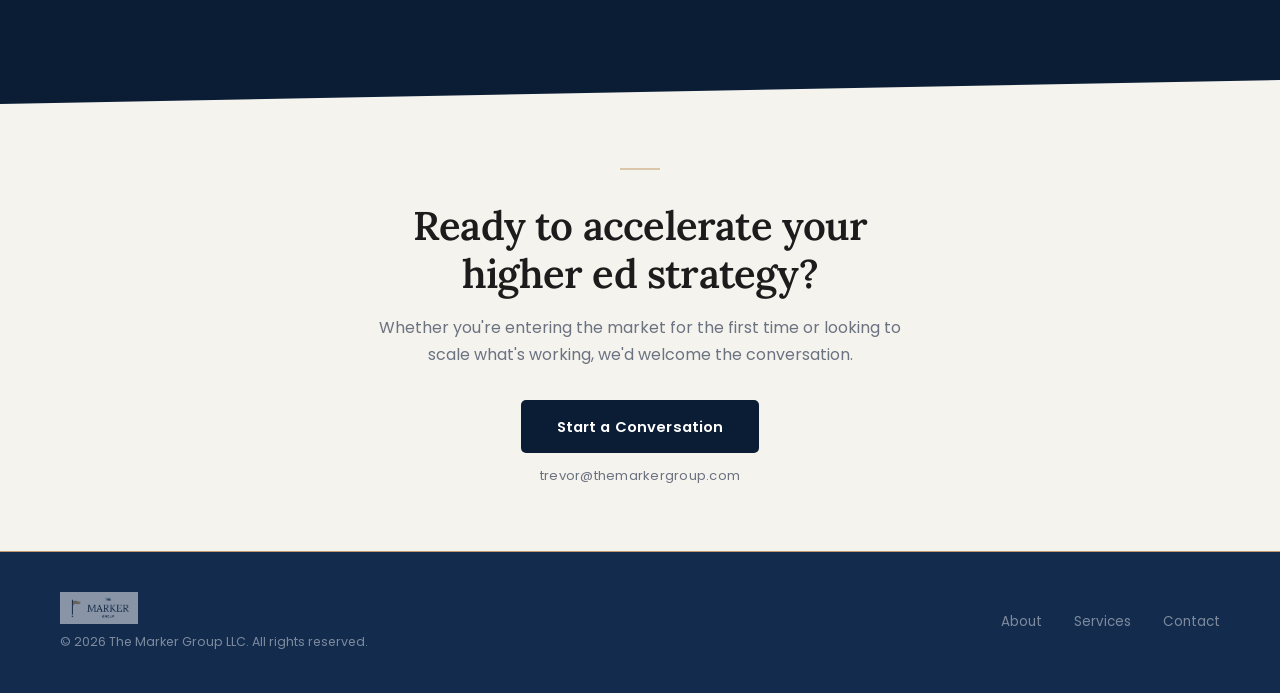
==== commit a8882e63: "update hero stats: 25+ years enterprise software, multiple vertical markets" ====
--- a/index.html
+++ b/index.html
@@ -71,16 +71,16 @@
                     <div class="hero-aside">
                         <div class="hero-accent-line"></div>
                         <div class="hero-stat-card" data-reveal="hero">
-                            <span class="stat-number">20+</span>
-                            <span class="stat-label">Years in Higher Ed SaaS</span>
+                            <span class="stat-number">25+</span>
+                            <span class="stat-label">Years in Enterprise Software Sales</span>
                         </div>
                         <div class="hero-stat-card" data-reveal="hero">
                             <span class="stat-number">100s</span>
                             <span class="stat-label">of Institutional Relationships</span>
                         </div>
                         <div class="hero-stat-card" data-reveal="hero">
-                            <span class="stat-number">IC to VP</span>
-                            <span class="stat-label">Full Sales Lifecycle Experience</span>
+                            <span class="stat-number">Multi</span>
+                            <span class="stat-label">Experience in Multiple Vertical Markets</span>
                         </div>
                     </div>
                 </div>
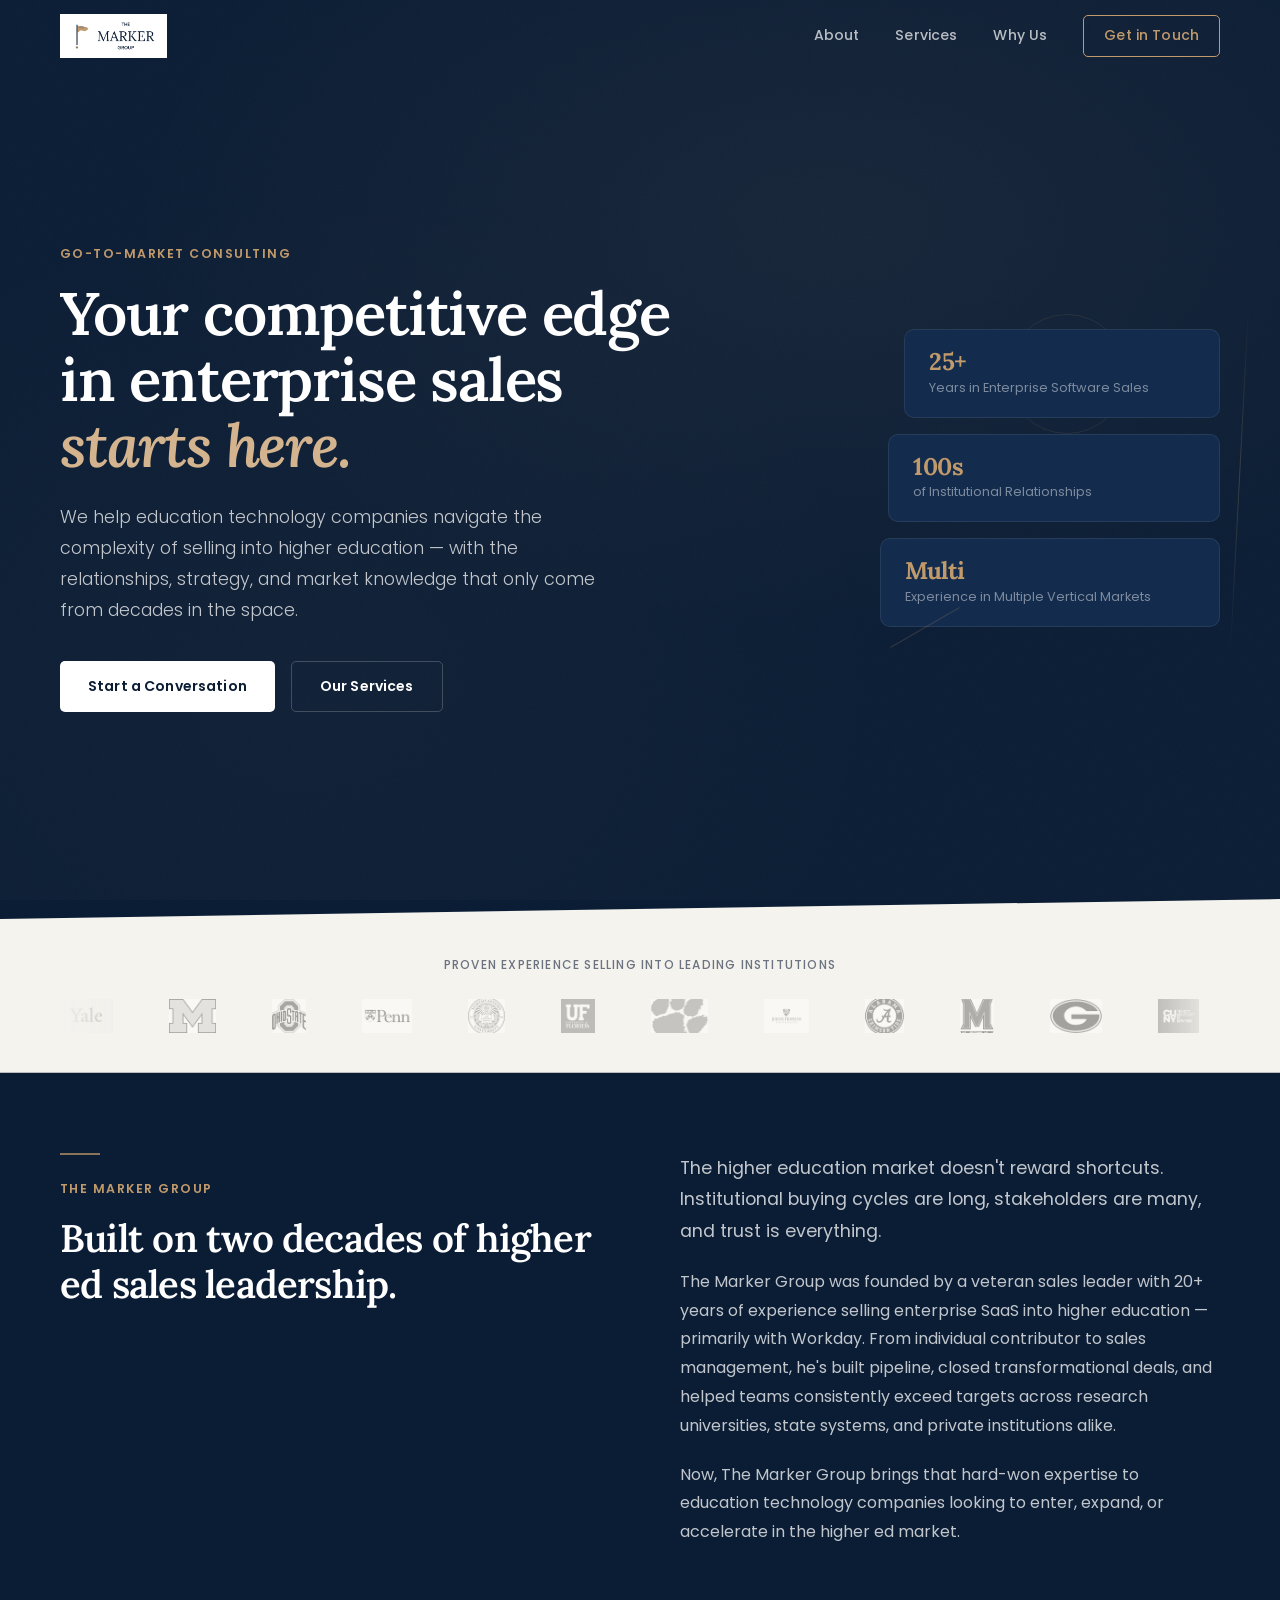
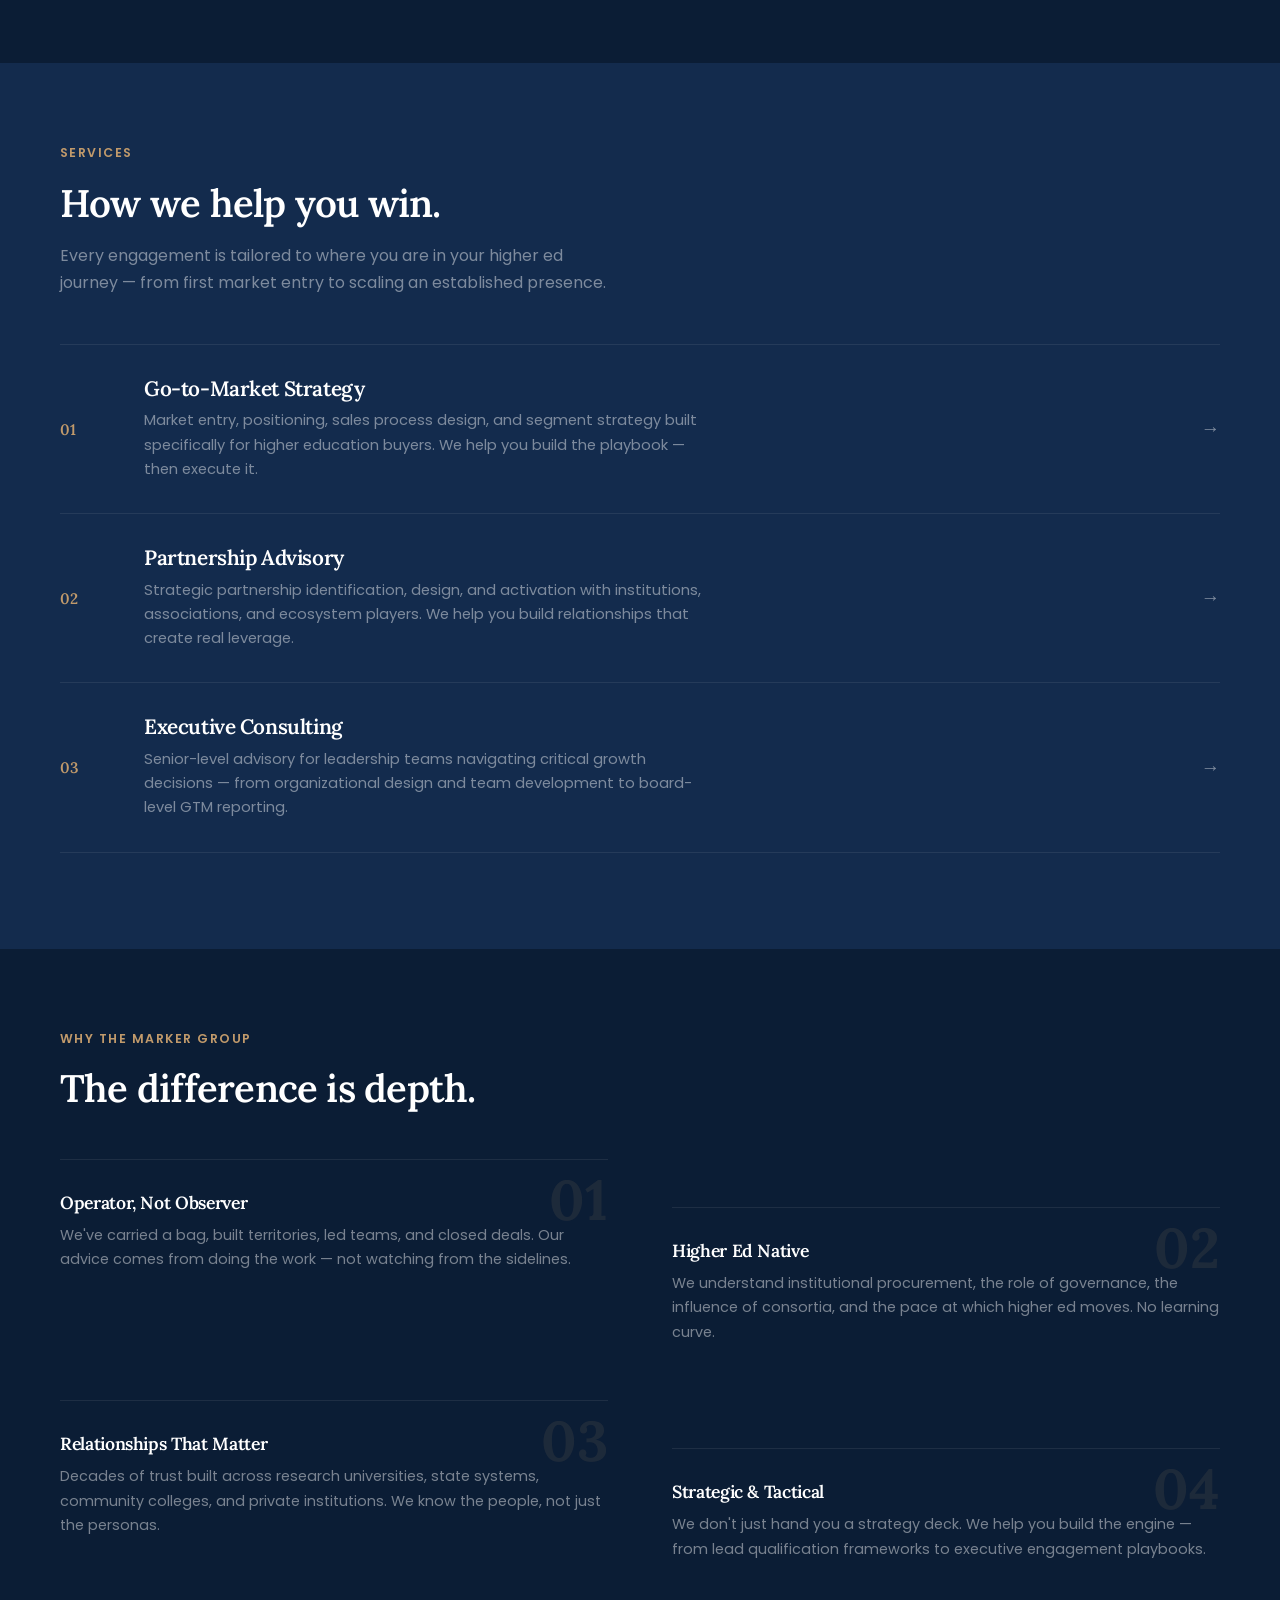
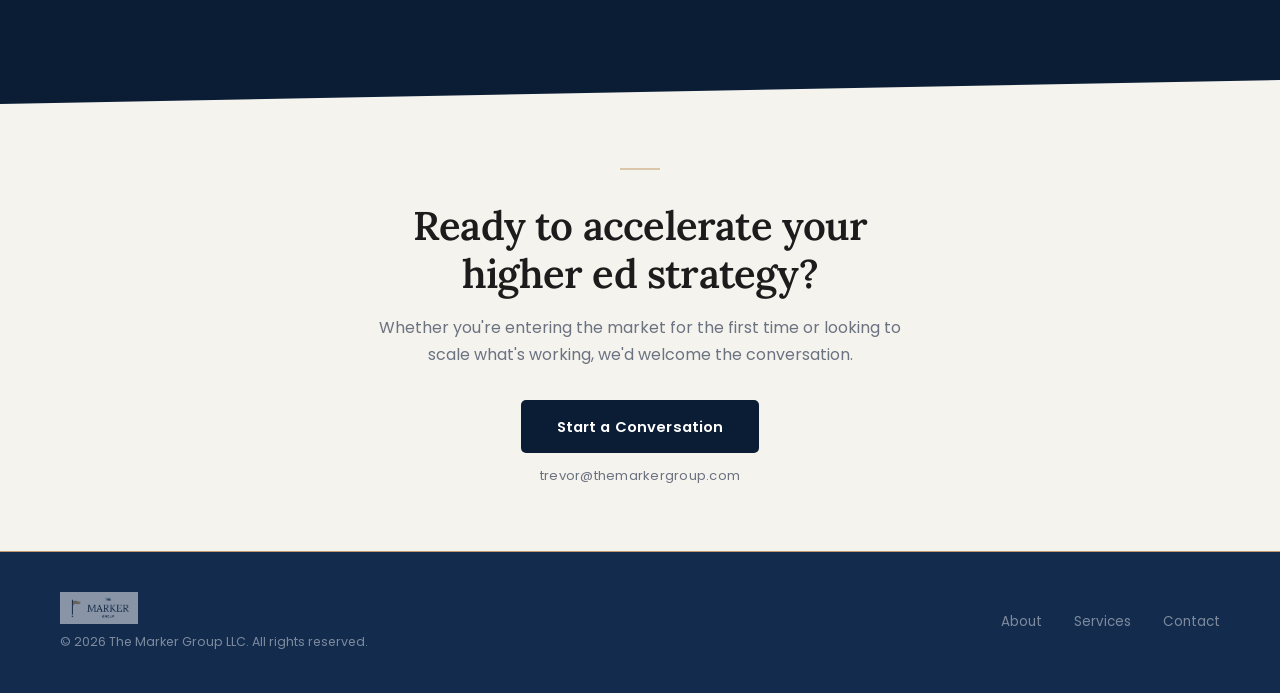
==== commit ceccdbaf: "update hero headline to enterprise sales focus" ====
--- a/index.html
+++ b/index.html
@@ -61,7 +61,7 @@
                 <div class="hero-layout">
                     <div class="hero-content">
                         <p class="label">Go-To-Market Consulting</p>
-                        <h1>Your next chapter in higher ed <em>starts here.</em></h1>
+                        <h1>Your competitive edge in enterprise sales <em>starts here.</em></h1>
                         <p class="hero-subtitle">We help education technology companies navigate the complexity of selling into higher education — with the relationships, strategy, and market knowledge that only come from decades in the space.</p>
                         <div class="hero-actions">
                             <a href="#contact" class="btn btn-primary">Start a Conversation</a>
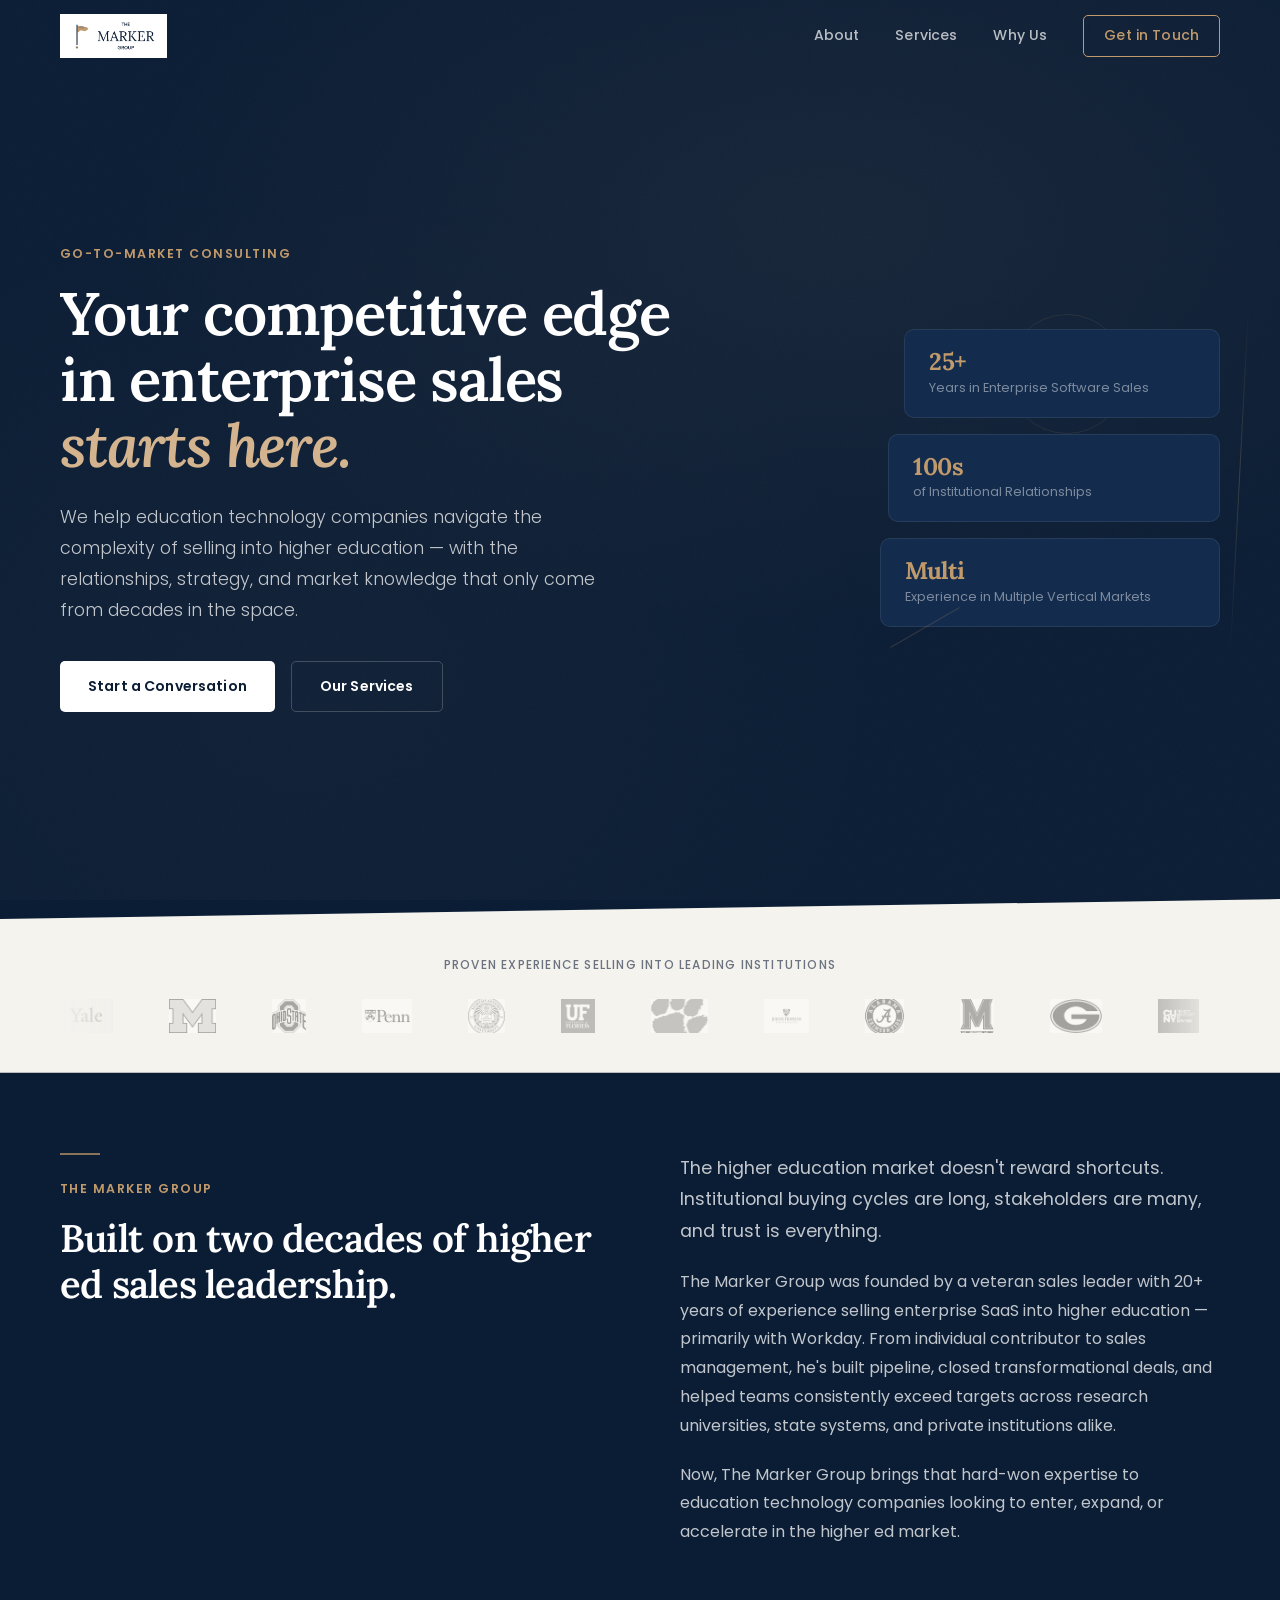
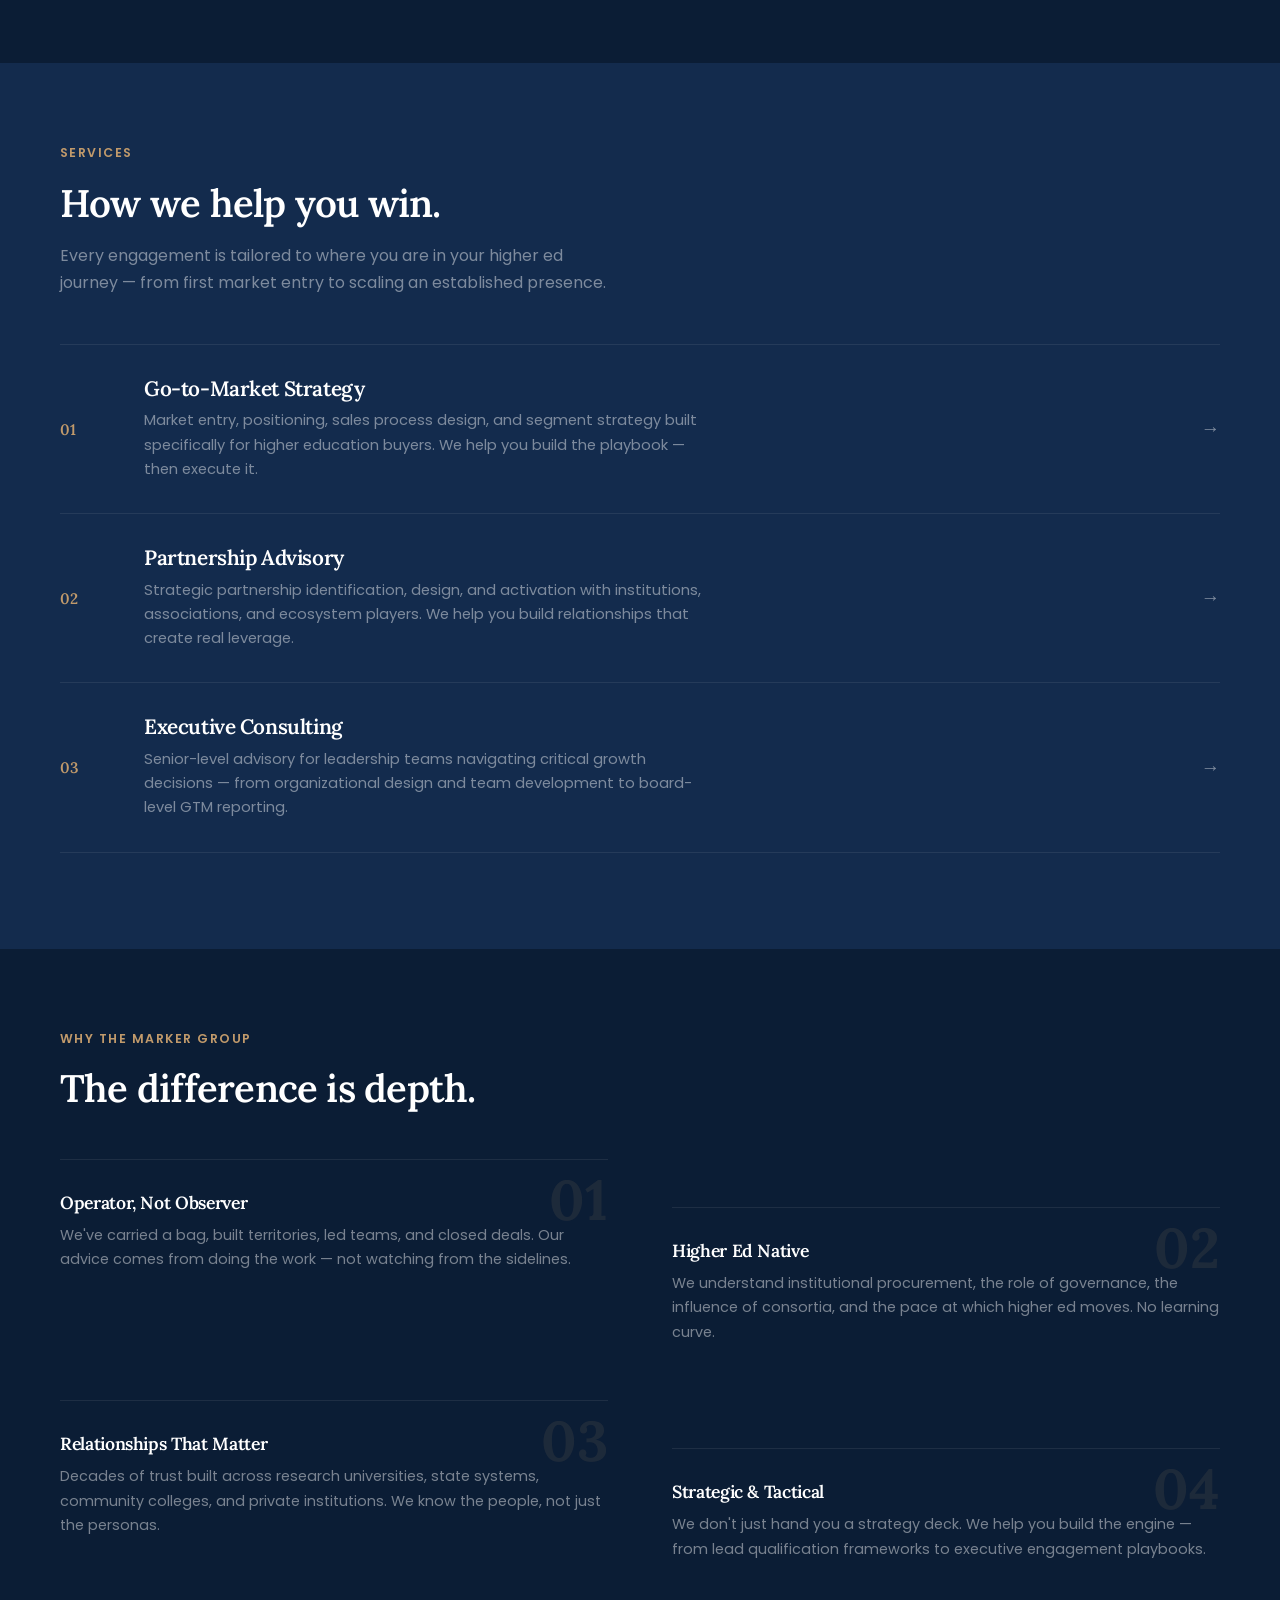
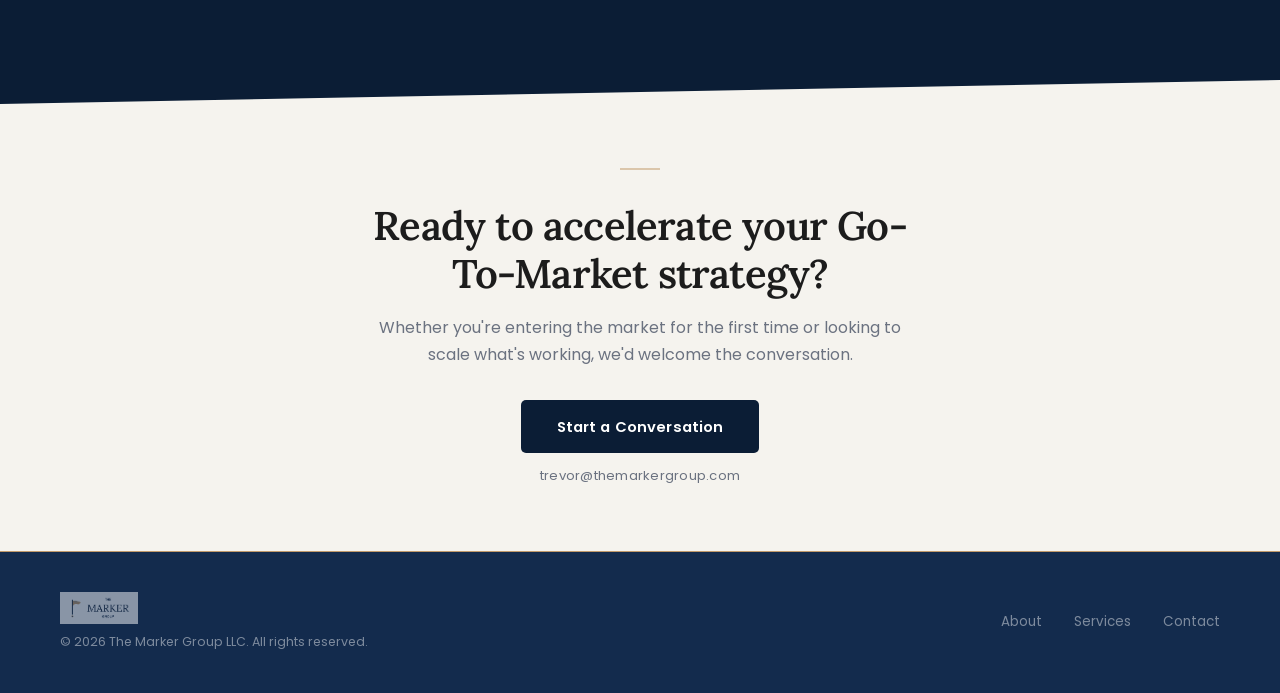
==== commit 2dc2a0e5: "update CTA headline to Go-To-Market strategy" ====
--- a/index.html
+++ b/index.html
@@ -217,7 +217,7 @@
         <section class="cta-section" id="contact">
             <div class="container">
                 <div class="cta-content" data-reveal>
-                    <h2>Ready to accelerate your higher ed strategy?</h2>
+                    <h2>Ready to accelerate your Go-To-Market strategy?</h2>
                     <p>Whether you're entering the market for the first time or looking to scale what's working, we'd welcome the conversation.</p>
                     <a href="mailto:trevor@themarkergroup.com" class="btn btn-dark">Start a Conversation</a>
                     <span class="cta-email">trevor@themarkergroup.com</span>
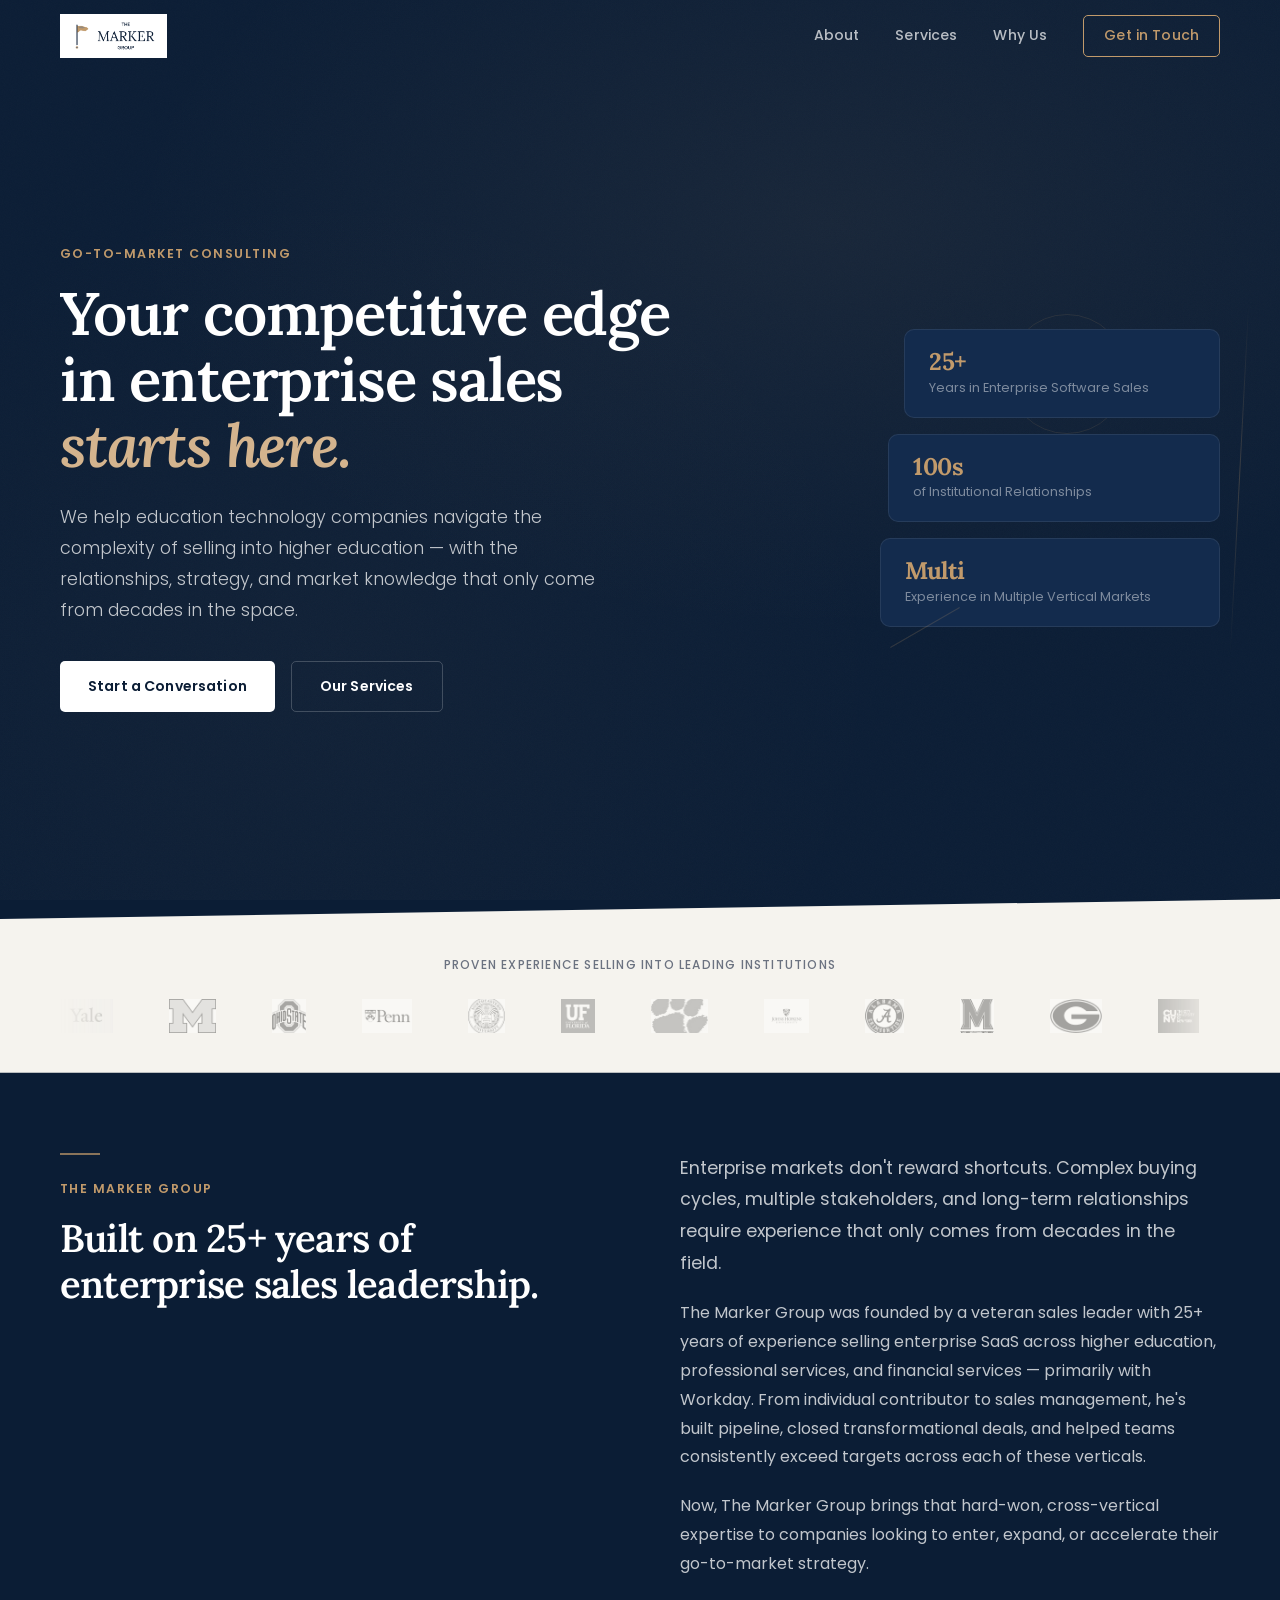
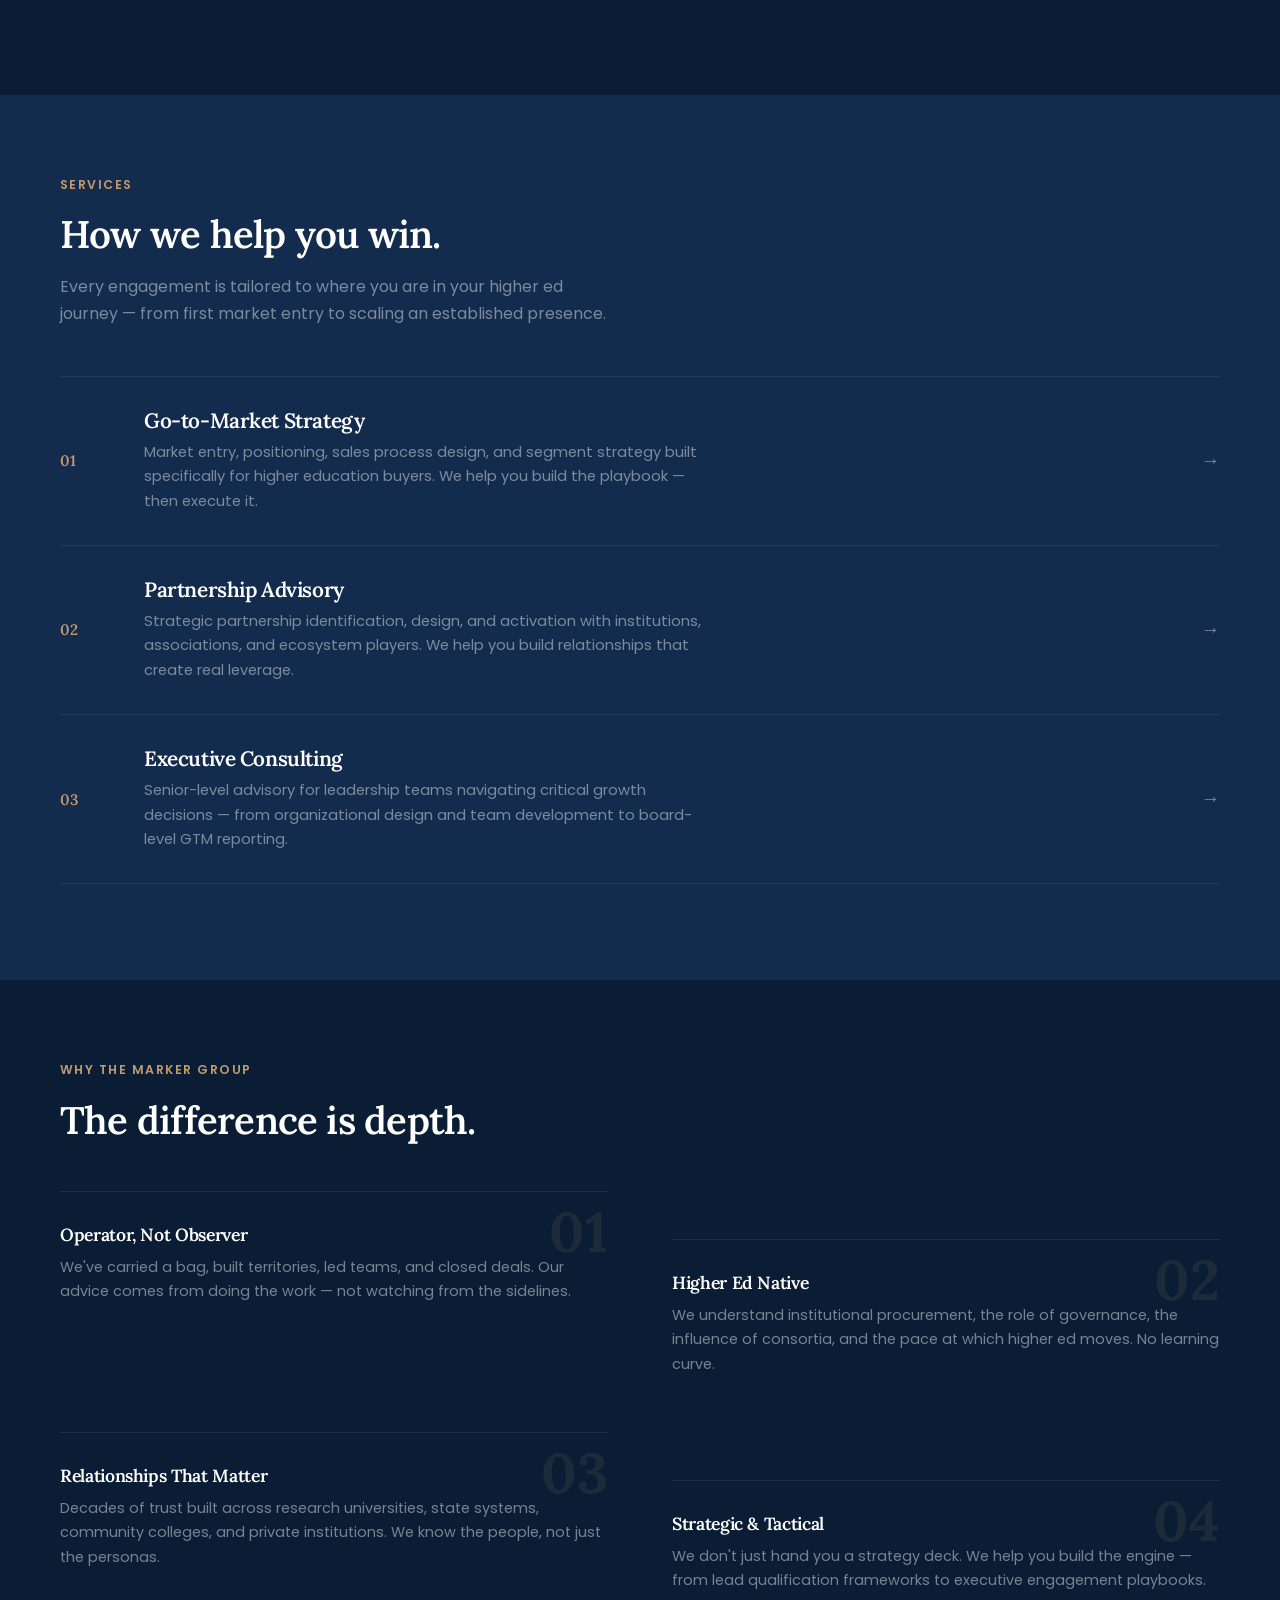
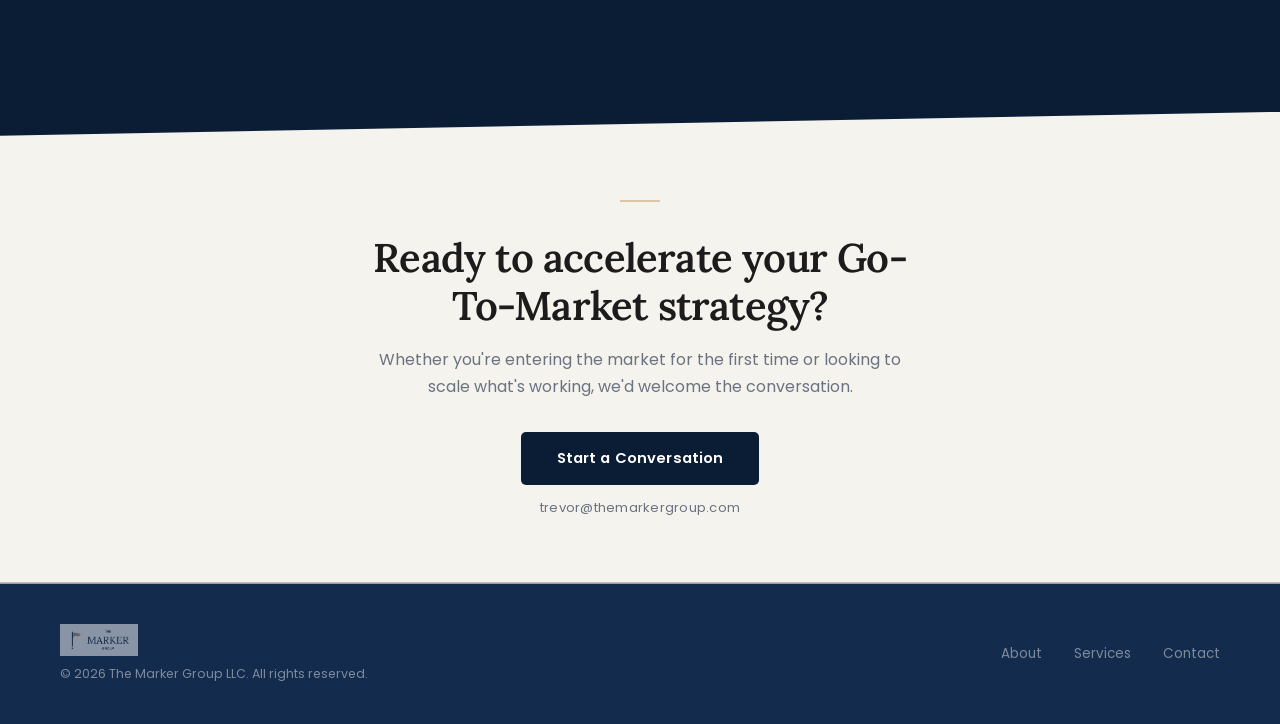
==== commit fa473d47: "broaden story section to include professional services and financial services verticals" ====
--- a/index.html
+++ b/index.html
@@ -130,12 +130,12 @@
                     <div class="story-left" data-reveal>
                         <div class="copper-rule"></div>
                         <p class="label">The Marker Group</p>
-                        <h2>Built on two decades of higher ed sales leadership.</h2>
+                        <h2>Built on 25+ years of enterprise sales leadership.</h2>
                     </div>
                     <div class="story-right" data-reveal>
-                        <p class="story-lead">The higher education market doesn't reward shortcuts. Institutional buying cycles are long, stakeholders are many, and trust is everything.</p>
-                        <p>The Marker Group was founded by a veteran sales leader with 20+ years of experience selling enterprise SaaS into higher education — primarily with Workday. From individual contributor to sales management, he's built pipeline, closed transformational deals, and helped teams consistently exceed targets across research universities, state systems, and private institutions alike.</p>
-                        <p>Now, The Marker Group brings that hard-won expertise to education technology companies looking to enter, expand, or accelerate in the higher ed market.</p>
+                        <p class="story-lead">Enterprise markets don't reward shortcuts. Complex buying cycles, multiple stakeholders, and long-term relationships require experience that only comes from decades in the field.</p>
+                        <p>The Marker Group was founded by a veteran sales leader with 25+ years of experience selling enterprise SaaS across higher education, professional services, and financial services — primarily with Workday. From individual contributor to sales management, he's built pipeline, closed transformational deals, and helped teams consistently exceed targets across each of these verticals.</p>
+                        <p>Now, The Marker Group brings that hard-won, cross-vertical expertise to companies looking to enter, expand, or accelerate their go-to-market strategy.</p>
                     </div>
                 </div>
             </div>
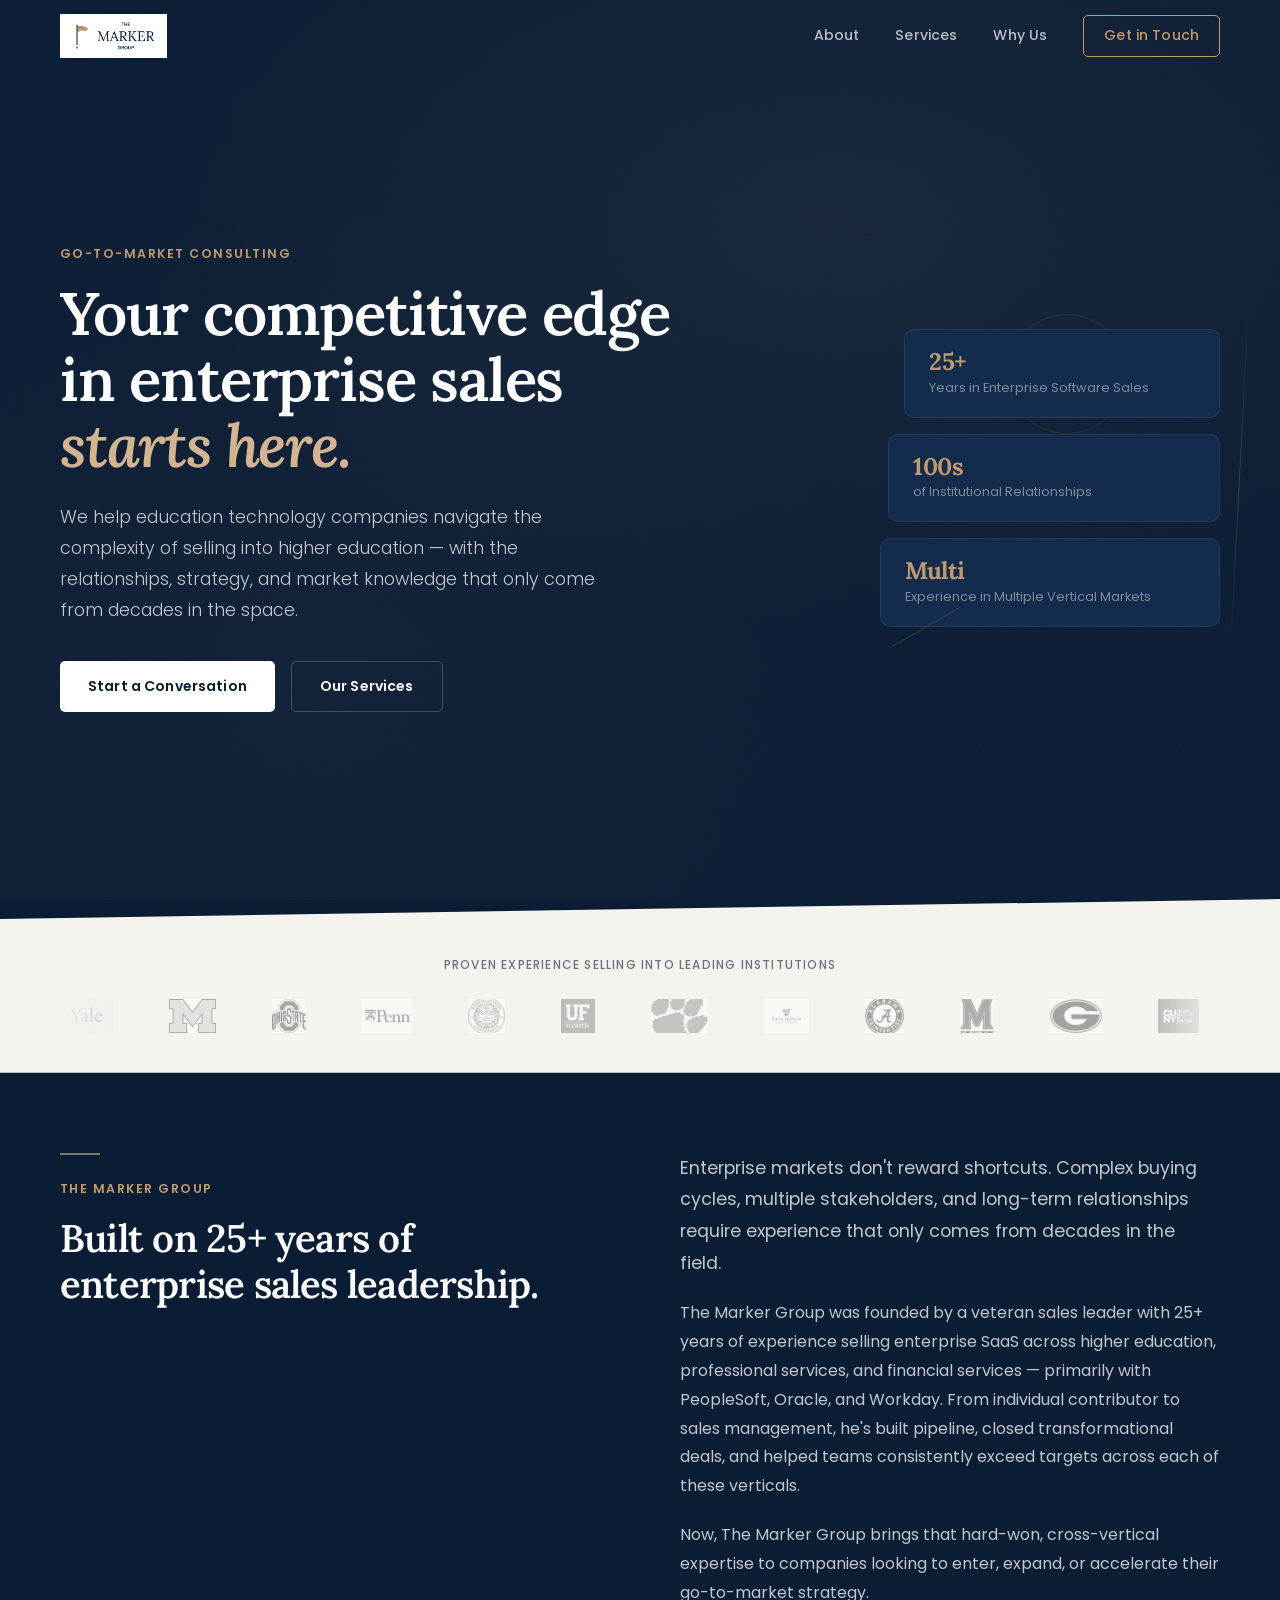
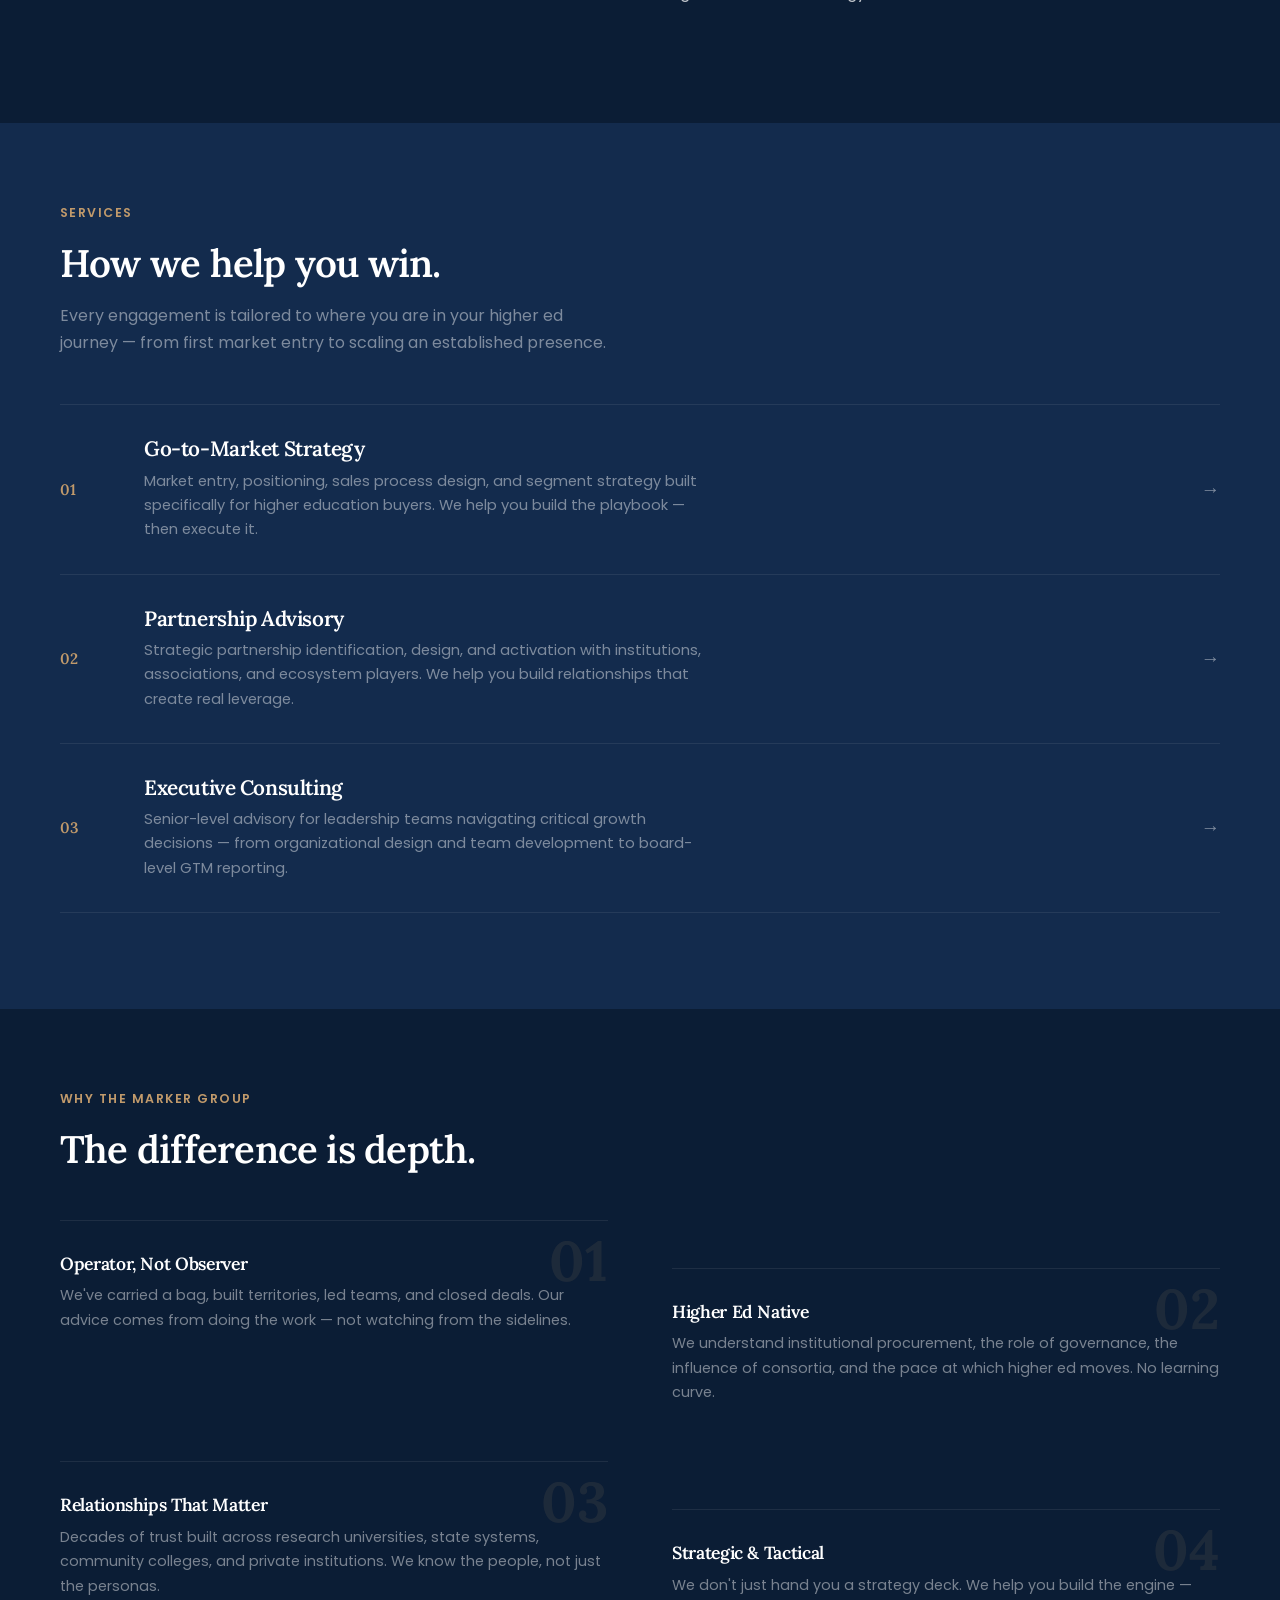
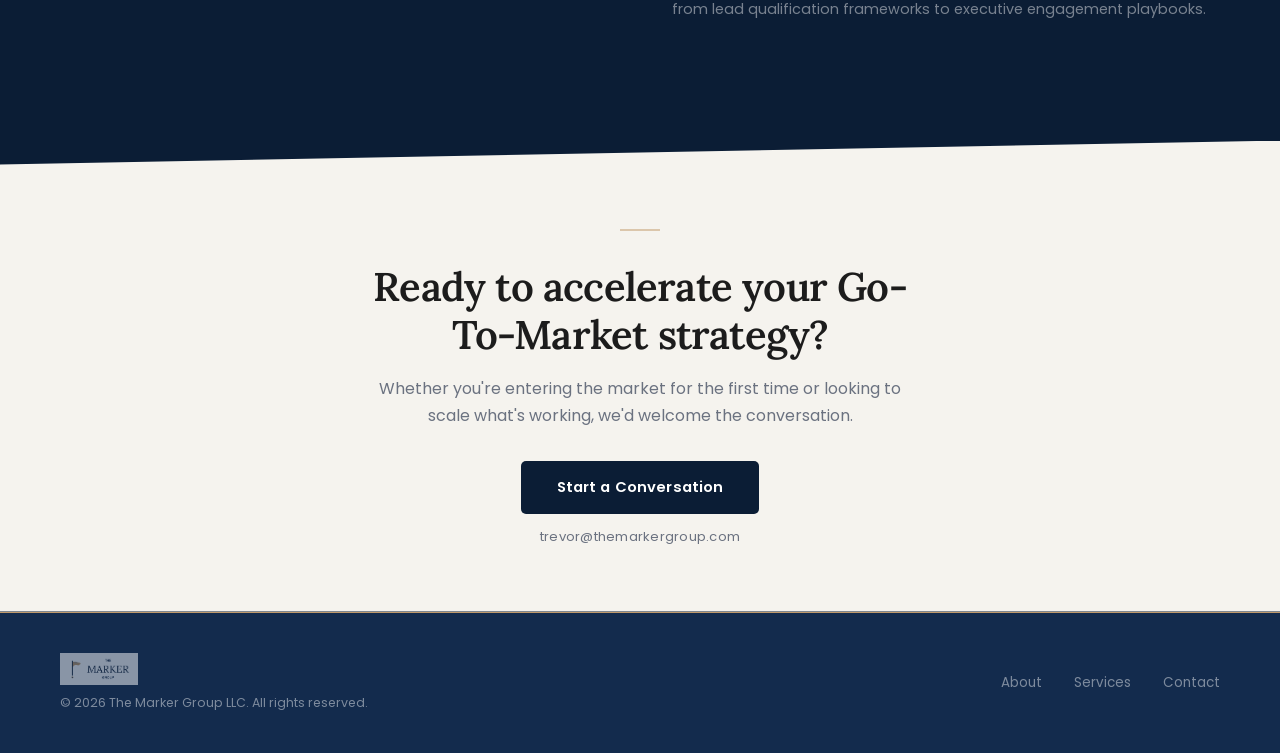
==== commit 3509e84f: "update story to include PeopleSoft and Oracle alongside Workday" ====
--- a/index.html
+++ b/index.html
@@ -134,7 +134,7 @@
                     </div>
                     <div class="story-right" data-reveal>
                         <p class="story-lead">Enterprise markets don't reward shortcuts. Complex buying cycles, multiple stakeholders, and long-term relationships require experience that only comes from decades in the field.</p>
-                        <p>The Marker Group was founded by a veteran sales leader with 25+ years of experience selling enterprise SaaS across higher education, professional services, and financial services — primarily with Workday. From individual contributor to sales management, he's built pipeline, closed transformational deals, and helped teams consistently exceed targets across each of these verticals.</p>
+                        <p>The Marker Group was founded by a veteran sales leader with 25+ years of experience selling enterprise SaaS across higher education, professional services, and financial services — primarily with PeopleSoft, Oracle, and Workday. From individual contributor to sales management, he's built pipeline, closed transformational deals, and helped teams consistently exceed targets across each of these verticals.</p>
                         <p>Now, The Marker Group brings that hard-won, cross-vertical expertise to companies looking to enter, expand, or accelerate their go-to-market strategy.</p>
                     </div>
                 </div>
